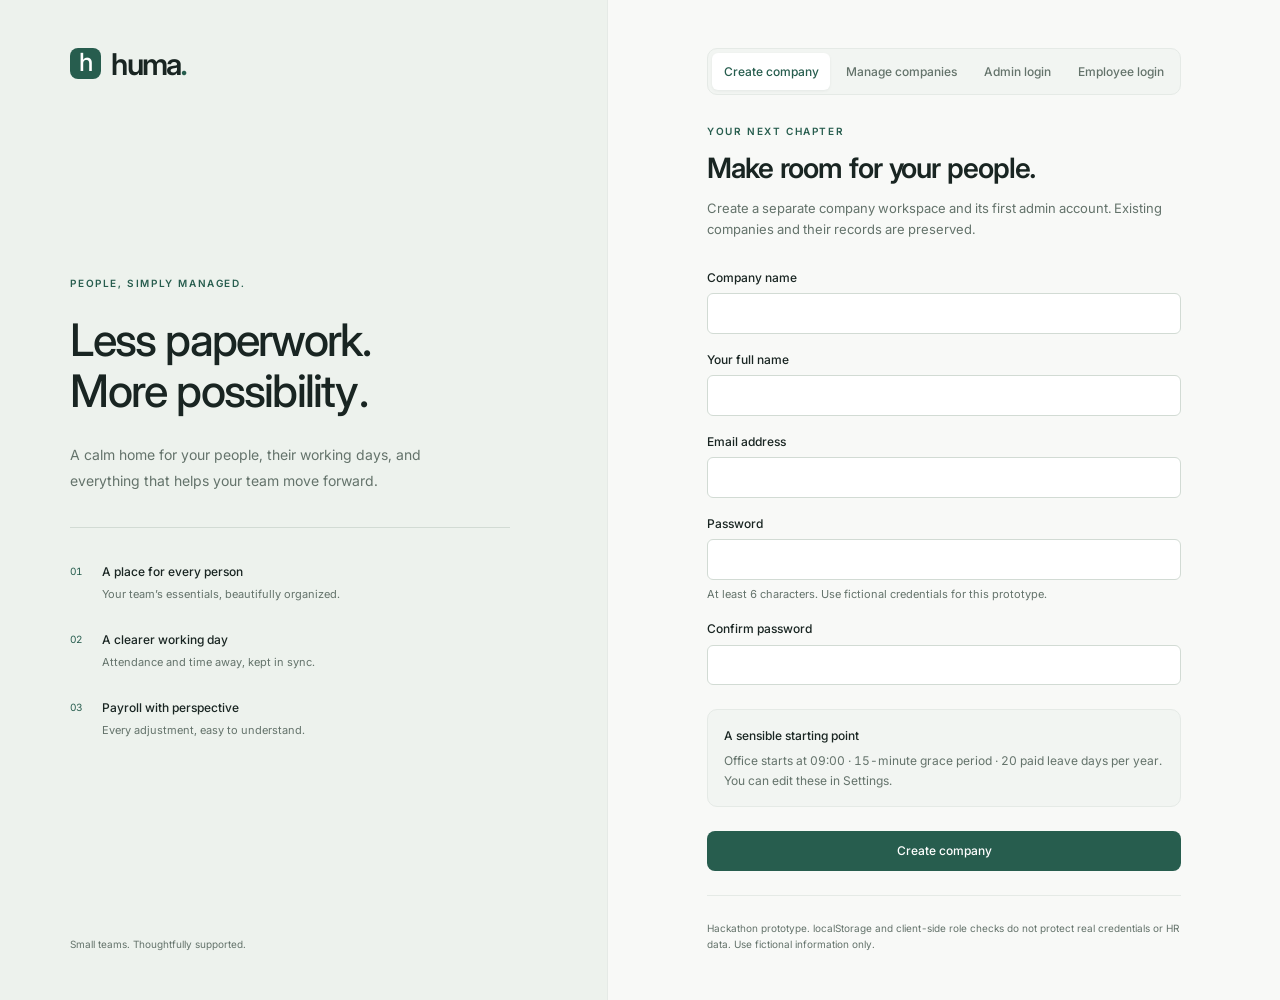
==== index.html @ 226c3835 "Add browser-based HCM Lite application Build a responsive, vanilla JavaScript HCM app with isolated " ====
<!doctype html>
<html lang="en" data-page="index.html">
<head>
  <meta charset="utf-8">
  <meta name="viewport" content="width=device-width, initial-scale=1">
  <meta name="description" content="huma — People, simply managed. A browser-based HCM Lite hackathon application.">
  <meta name="theme-color" content="#275D4E">
  <title>Welcome · huma</title>
  <link rel="icon" href="assets/favicon.svg" type="image/svg+xml">
  <link rel="stylesheet" href="css/style.css">
  <link rel="stylesheet" href="css/responsive.css">
  <script src="js/utils.js"></script>
  <script src="js/storage.js"></script>
  <script src="js/auth.js"></script>
  <script src="js/employees.js" defer></script>
  <script src="js/settings.js" defer></script>
  <script src="js/leaves.js" defer></script>
  <script src="js/attendance.js" defer></script>
  <script src="js/payroll.js" defer></script>
  <script src="js/admin.js" defer></script>
  <script src="js/helper.js" defer></script>
  <script src="js/app.js" defer></script>
</head>
<body class="auth-page">
  <a class="skip-link" href="#auth-content">Skip to main content</a>
  <div class="auth-layout">
    <aside class="auth-story" aria-label="About huma">
      <div data-brand></div>
      <div class="auth-story-content">
        <p class="eyebrow">PEOPLE, SIMPLY MANAGED.</p>
        <h2>Less paperwork.<br>More possibility.</h2>
        <p>A calm home for your people, their working days, and everything that helps your team move forward.</p>
        <div class="story-divider"></div>
        <ul class="story-features">
          <li><span>01</span><div><strong>A place for every person</strong><p>Your team’s essentials, beautifully organized.</p></div></li>
          <li><span>02</span><div><strong>A clearer working day</strong><p>Attendance and time away, kept in sync.</p></div></li>
          <li><span>03</span><div><strong>Payroll with perspective</strong><p>Every adjustment, easy to understand.</p></div></li>
        </ul>
      </div>
      <p class="auth-story-footer">Small teams. Thoughtfully supported.</p>
    </aside>
    <main class="auth-main" id="auth-content" tabindex="-1"></main>
  </div>
  <div class="toast-region" id="toasts" aria-label="Notifications"></div>
  <noscript><p class="notice">Enable JavaScript to create your workspace or sign in.</p></noscript>
</body>
</html>
---- css/style.css ----
@import url('https://fonts.googleapis.com/css2?family=Inter:wght@400;500;600;700&display=swap');

/* huma / Slate & Sage — shared design tokens */
:root {
  color-scheme: light;
  --primary: #275d4e;
  --primary-hover: #204b3f;
  --primary-soft: #eaf3ee;
  --background: #f8f9f7;
  --surface: #ffffff;
  --muted-surface: #f2f5f2;
  --text: #192522;
  --secondary: #64736b;
  --muted: #87938c;
  --border: #e5eae6;
  --border-strong: #d2dbd4;
  --success: #237a57;
  --warning: #a66a19;
  --error: #c44848;
  --info: #4977a8;
  --space-1: 4px;
  --space-2: 8px;
  --space-3: 12px;
  --space-4: 16px;
  --space-5: 24px;
  --space-6: 32px;
  --space-7: 48px;
  --space-8: 64px;
  --radius-sm: 6px;
  --radius: 10px;
  --radius-lg: 12px;
  --radius-xl: 16px;
  --sidebar-width: 232px;
  --font: 'Inter', -apple-system, BlinkMacSystemFont, 'Segoe UI', sans-serif;
  --shadow-dialog: 0 24px 80px rgb(25 37 34 / 14%);
}
* { box-sizing: border-box; }
[hidden] { display: none !important; }
[data-auth="pending"] body { visibility: hidden; }
html { background: var(--background); }
body { margin: 0; color: var(--text); font: 400 14px/1.6 var(--font); font-variant-numeric: tabular-nums; }
h1, h2, h3, p { margin: 0; }
h1 { font-size: clamp(28px, 2.5vw, 32px); font-weight: 600; line-height: 1.25; letter-spacing: -1.1px; }
h2 { font-size: 18px; line-height: 1.4; letter-spacing: -.4px; font-weight: 600; }
h3 { font-size: 14px; line-height: 1.5; font-weight: 600; }
h1, h2, h3 { overflow-wrap: anywhere; }
a { color: var(--primary); text-decoration: none; }
a:hover { text-decoration: underline; }
button, input, select, textarea { font: inherit; }
button { cursor: pointer; }
button:disabled { opacity: .5; cursor: not-allowed; }
svg { width: 19px; height: 19px; display: block; flex-shrink: 0; }
button, a, input, select, textarea { -webkit-tap-highlight-color: transparent; }
:focus-visible { outline: 2px solid var(--primary); outline-offset: 3px; }
input:focus-visible, select:focus-visible, textarea:focus-visible { outline: 3px solid var(--primary-soft); outline-offset: 0; border-color: var(--primary); }
.muted, .page-description { color: var(--secondary); }
.small { font-size: 12px; }
.loading-state { display: grid; gap: 16px; color: var(--secondary); font-size: 12px; }
.skeleton { display: block; background: var(--border); border-radius: var(--radius-sm); }
.skeleton-heading { width: 240px; max-width: 80%; height: 28px; }
.capitalize { text-transform: capitalize; }
.align-right { text-align: right; }
.sr-only { position: absolute; width: 1px; height: 1px; padding: 0; margin: -1px; overflow: hidden; clip: rect(0,0,0,0); white-space: nowrap; border: 0; }
.skip-link { position: fixed; top: -100px; left: 16px; z-index: 200; padding: 12px 16px; background: white; border: 1px solid var(--border); border-radius: var(--radius); }
.skip-link:focus { top: 8px; }
.brand { display: inline-flex; align-items: center; gap: 10px; color: var(--text); font-size: 30px; font-weight: 600; line-height: 1; letter-spacing: -1.8px; }
.brand:hover { text-decoration: none; }
.brand-symbol { display: grid; place-items: center; background: var(--primary); color: white; width: 31px; height: 31px; font-size: 25px; border-radius: 8px; font-weight: 500; padding: 0 2px 3px 0; letter-spacing: -2px; }
.brand-dot { color: var(--primary); }
.sidebar { position: fixed; inset: 0 auto 0 0; width: var(--sidebar-width); z-index: 40; height: 100dvh; padding: 32px 16px 16px; display: flex; flex-direction: column; background: var(--surface); border-right: 1px solid var(--border); }
.sidebar-brand { display: flex; align-items: center; justify-content: space-between; padding: 0 8px; margin-bottom: 48px; }
.nav-label { color: var(--secondary); font-size: 10px; letter-spacing: 1.7px; font-weight: 500; padding: 0 12px; margin-bottom: 12px; }
.nav-list { display: grid; gap: 6px; padding: 0; margin: 0; list-style: none; }
.nav-link { min-height: 42px; display: flex; align-items: center; gap: 12px; padding: 10px 12px; color: var(--secondary); border-radius: var(--radius-sm); font-weight: 500; font-size: 13px; }
.nav-link:hover { text-decoration: none; background: var(--muted-surface); color: var(--text); }
.nav-link[aria-current="page"] { color: var(--primary); background: var(--primary-soft); }
.sidebar-bottom { margin-top: auto; padding-top: 32px; }
.sidebar { overflow-y: auto; }
.account-access { display: grid; gap: 8px; padding-bottom: 20px; }
.account-access .nav-label { padding: 0 4px; margin-bottom: 0; }
.account-access .button { justify-content: start; width: 100%; }
.company-access { border-top: 1px solid var(--border); margin-top: 24px; padding-top: 20px; }
.company-access .nav-label { margin-bottom: 8px; }
.company-list { display: grid; gap: 16px; }
.company-tile { padding: 20px; background: var(--surface); border: 1px solid var(--border); border-radius: var(--radius-lg); min-width: 0; }
.company-tile-heading { display: grid; grid-template-columns: 32px minmax(0, 1fr); align-items: center; gap: 8px 12px; margin-bottom: 12px; }
.company-tile-heading > .badge { grid-column: 2; justify-self: start; }
.company-tile-heading .empty-icon { width: 32px; height: 32px; margin: 0; }
.company-tile h2 { font-size: 16px; min-width: 0; overflow-wrap: anywhere; flex: 1; }
.company-actions { display: flex; flex-wrap: wrap; align-items: center; gap: 12px; margin-top: 16px; }
.company-directory-footer { margin-top: 20px; }
.sidebar-tagline { color: var(--secondary); padding: 16px 8px; font-size: 11px; }
.account { display: flex; align-items: center; gap: 4px; border-top: 1px solid var(--border); padding: 20px 0 12px; }
.account .person { min-width: 0; flex: 1; gap: 8px; }
.account .person-details { min-width: 0; }
.account .person-details strong, .account .person-details span { white-space: nowrap; overflow: hidden; text-overflow: ellipsis; }
.account .person-details span { font-size: 10px; }
.account .person-details strong { font-size: 12px; }
.account .avatar { width: 30px; height: 30px; font-size: 10px; }
.prototype-label { color: var(--secondary); font-size: 10px; padding: 0 8px; }
.workspace { margin-left: var(--sidebar-width); min-height: 100dvh; display: flex; flex-direction: column; min-width: 0; }
.topbar { height: 64px; min-height: 64px; padding: 0 32px; border-bottom: 1px solid var(--border); background: var(--surface); display: flex; justify-content: space-between; gap: 16px; align-items: center; }
.topbar-context, .topbar-right { display: flex; align-items: center; gap: 12px; min-width: 0; }
.topbar-context { color: var(--secondary); font-size: 12px; }
.topbar-context > svg { width: 16px; height: 16px; }
.company-name { max-width: 220px; overflow: hidden; white-space: nowrap; text-overflow: ellipsis; }
.breadcrumb-separator { color: var(--border-strong); }
.breadcrumb-current { color: var(--text); white-space: nowrap; }
.topbar-date { color: var(--secondary); font-size: 12px; white-space: nowrap; }
.main-content { width: 100%; max-width: 1440px; padding: 32px; margin: 0 auto; display: flex; flex-direction: column; gap: 24px; flex: 1; min-width: 0; }
.page-header { display: flex; align-items: center; justify-content: space-between; gap: 24px; padding: 8px 0 4px; }
.page-header > div { min-width: 0; }
.page-description { margin-top: 8px; font-size: 13px; }
.page-footer { display: flex; justify-content: space-between; gap: 16px; padding: 16px 32px 24px; color: var(--secondary); font-size: 10px; }
.button { display: inline-flex; justify-content: center; align-items: center; gap: 8px; min-height: 40px; padding: 8px 14px; border: 1px solid transparent; border-radius: 8px; font-size: 12px; font-weight: 500; line-height: 1.5; flex-shrink: 0; transition: background 120ms, border-color 120ms; }
.button:hover { text-decoration: none; }
.button svg { width: 16px; height: 16px; }
.button-primary { color: white; background: var(--primary); }
.button-primary:hover { background: var(--primary-hover); }
.button-secondary { color: var(--text); background: var(--surface); border-color: var(--border-strong); }
.button-secondary:hover { background: var(--muted-surface); }
.button-danger { color: white; background: #a73737; }
.button-danger:hover { background: #8d2b2b; }
.button-danger-quiet { color: #a73737; background: transparent; }
.button-danger-quiet:hover { background: #fcf0f0; }
.icon-button { border: 0; border-radius: var(--radius-sm); min-width: 36px; height: 36px; display: inline-grid; place-items: center; color: var(--secondary); background: transparent; flex-shrink: 0; }
.icon-button:hover { color: var(--text); background: var(--muted-surface); }
.menu-toggle, .sidebar-close { display: none; }
.text-link { display: inline-flex; gap: 8px; align-items: center; font-size: 12px; font-weight: 500; white-space: nowrap; }
.text-link svg { width: 15px; height: 15px; }
.card { background: var(--surface); border: 1px solid var(--border); border-radius: var(--radius-lg); min-width: 0; overflow: hidden; }
.card-header { display: flex; align-items: center; justify-content: space-between; padding: 20px 24px; gap: 16px; border-bottom: 1px solid var(--border); }
.card-header p { font-size: 12px; margin-top: 4px; }
.card-body { padding: 24px; }
.content-grid { display: grid; grid-template-columns: minmax(0, 1fr) minmax(0, 1.3fr); gap: 24px; align-items: start; }
.metrics-grid { display: grid; grid-template-columns: repeat(5, minmax(0, 1fr)); gap: 16px; }
.metrics-three { grid-template-columns: repeat(3, minmax(0, 1fr)); }
.metric { border: 1px solid var(--border); background: var(--surface); border-radius: var(--radius-lg); padding: 20px; min-width: 0; }
.metric-top { display: flex; align-items: center; justify-content: space-between; gap: 8px; color: var(--secondary); font-size: 11px; }
.metric-top svg { color: var(--secondary); width: 17px; height: 17px; }
.metric-value { font-size: clamp(24px, 2.5vw, 32px); font-weight: 600; line-height: 1.2; letter-spacing: -.9px; margin-top: 16px; overflow-wrap: anywhere; }
.metric p { color: var(--secondary); font-size: 10px; margin-top: 8px; }
.metrics-three .metric-value { font-size: clamp(22px, 2vw, 30px); }
.badge { display: inline-flex; padding: 4px 8px; gap: 4px; align-items: center; line-height: 1.4; border-radius: 5px; background: var(--muted-surface); color: var(--secondary); font-size: 10px; font-weight: 500; white-space: nowrap; }
.badge-present, .badge-approved, .badge-active, .badge-leave { color: var(--primary); background: var(--primary-soft); }
.badge-pending, .badge-late, .badge-half-day { color: #8a5715; background: #faf1e4; }
.badge-absent, .badge-rejected { color: #a73737; background: #fbeeee; }
.badge-scheduled { color: var(--info); background: #eef3f8; }
.table-scroll { max-width: 100%; overflow-x: auto; overscroll-behavior-x: contain; }
table { border-collapse: collapse; text-align: left; width: 100%; font-size: 12px; }
th { background: #fcfdfb; font-size: 10px; color: var(--secondary); font-weight: 500; letter-spacing: .3px; }
th, td { padding: 14px 24px; white-space: nowrap; border-bottom: 1px solid var(--border); vertical-align: middle; }
tbody tr:last-child td { border-bottom: 0; }
tbody tr:hover { background: #fcfdfb; }
td .button { min-height: 32px; padding: 5px 10px; font-size: 11px; }
.person { display: flex; align-items: center; gap: 12px; }
.avatar { width: 34px; height: 34px; background: var(--muted-surface); border: 1px solid var(--border); border-radius: 50%; display: grid; place-items: center; color: var(--primary); font-size: 11px; font-weight: 500; flex-shrink: 0; }
.person-details { display: flex; flex-direction: column; max-width: 240px; }
.person strong { font-size: 12px; font-weight: 500; }
.person span:not(.avatar) { font-size: 11px; color: var(--secondary); }
.reason-cell { max-width: 260px; min-width: 160px; white-space: normal; overflow-wrap: anywhere; display: grid; gap: 4px; }
.row-actions { display: flex; align-items: center; gap: 8px; }
.toolbar { display: flex; align-items: end; gap: 16px; padding: 20px 24px; border-bottom: 1px solid var(--border); flex-wrap: wrap; }
.toolbar .field { margin: 0; min-width: 160px; }
.toolbar .muted { align-self: center; }
.directory-toolbar .field:first-child { flex: 1; max-width: 360px; }
.directory-toolbar .small { margin-left: auto; }
.field { display: flex; flex-direction: column; gap: 6px; min-width: 0; margin-bottom: 20px; }
.field label { font-size: 12px; font-weight: 500; }
input, select, textarea { min-height: 40px; width: 100%; max-width: 100%; border: 1px solid var(--border-strong); border-radius: var(--radius-sm); background: white; padding: 9px 12px; color: var(--text); font-size: 13px; }
input::placeholder, textarea::placeholder { color: var(--secondary); opacity: 1; }
input:disabled, select:disabled, textarea:disabled { background: var(--muted-surface); }
textarea { resize: vertical; min-height: 88px; }
.field-hint { font-size: 11px; color: var(--secondary); }
.form-grid { display: grid; grid-template-columns: repeat(2, minmax(0, 1fr)); gap: 0 20px; }
.form-actions { display: flex; align-items: center; justify-content: end; gap: 12px; padding-top: 24px; margin-top: 8px; border-top: 1px solid var(--border); }
.form-error { padding: 12px; border-radius: var(--radius-sm); color: #9a3030; background: #fbeeee; font-size: 12px; margin: 12px 0; }
.notice { border: 1px solid var(--border); border-radius: var(--radius); background: var(--muted-surface); padding: 16px; font-size: 12px; color: var(--secondary); }
.notice strong { font-weight: 500; color: var(--text); }
.notice p { margin-top: 6px; }
.notice-danger { border-color: #ebc6c6; color: #9a3030; background: #fdf6f6; }
.empty-state { padding: 48px 24px; display: flex; flex-direction: column; align-items: center; text-align: center; }
.empty-icon { display: grid; place-items: center; width: 44px; height: 44px; border: 1px solid var(--border); border-radius: 12px; color: var(--secondary); background: var(--background); margin-bottom: 16px; }
.empty-state h3 { font-size: 15px; margin-bottom: 6px; }
.empty-state p { font-size: 12px; color: var(--secondary); max-width: 340px; }
.empty-state .button { margin-top: 20px; }
.attendance-action { display: flex; justify-content: space-between; align-items: center; gap: 24px; padding: 28px; background: var(--primary-soft); border: 1px solid #d8e6dc; border-radius: var(--radius-lg); }
.attendance-action h2 { font-size: 21px; margin: 8px 0; }
.attendance-action p { font-size: 12px; }
.eyebrow { color: var(--primary); font-size: 10px; font-weight: 600; letter-spacing: 1.6px; }
.activity-strip { display: flex; justify-content: space-between; align-items: center; gap: 32px; padding: 8px 0; }
.activity-strip strong { font-size: 13px; font-weight: 500; }
.activity-strip p { font-size: 12px; margin-top: 4px; }
progress { width: 30%; height: 8px; accent-color: var(--primary); border: 0; border-radius: 8px; overflow: hidden; }
progress::-webkit-progress-bar { background: var(--border); }
progress::-webkit-progress-value { background: var(--primary); }
.settings-form { max-width: 960px; }
.calendar-settings { max-width: 960px; width: 100%; }
.calendar-note { padding-bottom: 0; }
.badge-holiday { color: var(--info); background: #eef3f8; }
.badge-working { color: var(--primary); background: var(--primary-soft); }
.settings-section { display: grid; grid-template-columns: minmax(0, 1fr) minmax(0, 1.3fr); gap: 48px; padding: 24px 0; border-bottom: 1px solid var(--border); }
.settings-section > div > .muted { margin-top: 8px; font-size: 12px; max-width: 300px; }
.settings-section .field { max-width: 440px; }
.settings-section .field:last-child { margin-bottom: 0; }
.dialog { width: min(600px, calc(100% - 32px)); max-height: calc(100dvh - 32px); overflow-y: auto; padding: 24px; border: 1px solid var(--border); border-radius: var(--radius-lg); background: var(--surface); color: var(--text); box-shadow: var(--shadow-dialog); }
.dialog::backdrop { background: rgb(25 37 34 / 35%); }
.dialog-header { display: flex; align-items: start; justify-content: space-between; gap: 16px; margin-bottom: 24px; }
.dialog-header p { font-size: 12px; margin-top: 8px; }
.dialog-header .icon-button { margin: -8px -8px 0 0; }
.request-summary { padding: 16px; background: var(--muted-surface); border-radius: var(--radius); margin-bottom: 24px; overflow-wrap: anywhere; }
.request-summary p { margin-top: 8px; font-size: 12px; }
.toast-region { position: fixed; z-index: 120; top: 16px; right: 16px; display: grid; gap: 8px; max-width: min(430px, calc(100vw - 32px)); }
.toast { display: flex; align-items: center; gap: 12px; padding: 12px 12px 12px 16px; background: var(--surface); color: var(--text); border: 1px solid var(--border-strong); border-radius: var(--radius); box-shadow: 0 4px 24px rgb(25 37 34 / 8%); font-size: 12px; }
.toast > svg { color: var(--success); }
.toast-error > svg { color: var(--error); }
.toast > span { overflow-wrap: anywhere; }
.sidebar-backdrop { position: fixed; inset: 0; z-index: 30; background: rgb(25 37 34 / 35%); }
.payroll-toolbar { padding: 0 0 24px; }
.payroll-toolbar .button { margin-left: auto; }
.payslip-container { min-width: 0; }
.payslip { max-width: 960px; margin: 0 auto; padding: 40px; border: 1px solid var(--border); border-radius: var(--radius-lg); background: var(--surface); }
.payslip-heading { display: flex; justify-content: space-between; gap: 24px; padding-bottom: 28px; border-bottom: 1px solid var(--border); }
.payslip-heading > div { min-width: 0; overflow-wrap: anywhere; }
.payslip-heading p:not(.eyebrow) { color: var(--secondary); font-size: 12px; }
.payslip-heading h2 { margin: 8px 0; }
.payslip-brand { font-size: 32px; color: var(--primary); font-weight: 600; letter-spacing: -2px; margin-bottom: 6px; }
.payslip-identity { display: grid; grid-template-columns: 1.2fr 1.5fr 1fr; gap: 24px; padding: 28px 0; border-bottom: 1px solid var(--border); overflow-wrap: anywhere; }
.payslip-identity h2 { font-size: 16px; margin-top: 8px; }
.payslip-identity p { font-size: 12px; margin-top: 8px; }
.payslip-columns { display: grid; grid-template-columns: minmax(0, 1fr) minmax(0, 1fr); gap: 40px; padding: 28px 0; }
.payslip-columns h3 { margin-bottom: 16px; }
.breakdown { padding: 0; margin: 0; }
.breakdown > div { display: flex; align-items: start; justify-content: space-between; gap: 16px; padding: 12px 0; border-bottom: 1px solid var(--border); font-size: 12px; }
.breakdown dt { color: var(--secondary); }
.breakdown dd { margin: 0; text-align: right; flex-shrink: 0; max-width: 55%; overflow-wrap: anywhere; }
.net-salary { display: flex; flex-wrap: wrap; align-items: center; justify-content: space-between; gap: 16px; padding: 16px; background: var(--primary-soft); color: var(--primary); margin-top: 16px; border-radius: var(--radius-sm); overflow-wrap: anywhere; }
.net-salary strong { font-size: 19px; font-weight: 600; }
.payslip-notes { border-top: 1px solid var(--border); padding-top: 20px; color: var(--secondary); font-size: 10px; }
.payslip-notes strong { color: var(--text); font-weight: 500; font-size: 11px; }
.payslip-notes p { margin-top: 8px; }
.helper-launcher { position: fixed; right: 24px; bottom: 24px; z-index: 50; box-shadow: 0 4px 20px rgb(25 37 34 / 10%); }
.helper-panel { display: flex; flex-direction: column; position: fixed; right: 24px; bottom: 24px; z-index: 50; width: 360px; max-width: calc(100vw - 32px); height: 480px; max-height: calc(100dvh - 32px); background: white; border: 1px solid var(--border-strong); border-radius: var(--radius-lg); box-shadow: var(--shadow-dialog); overflow: hidden; }
.helper-header { display: flex; justify-content: space-between; align-items: center; padding: 16px; border-bottom: 1px solid var(--border); }
.helper-header strong { font-size: 13px; font-weight: 600; display: block; }
.helper-header span { color: var(--secondary); font-size: 10px; }
.helper-messages { overflow-y: auto; padding: 16px; flex: 1; min-height: 0; display: flex; flex-direction: column; align-items: start; gap: 12px; }
.chat-message { padding: 12px; border-radius: 10px; font-size: 12px; max-width: 95%; overflow-wrap: anywhere; white-space: pre-wrap; }
.chat-assistant { background: var(--muted-surface); }
.chat-user { background: var(--primary-soft); color: var(--primary); align-self: end; }
.helper-form { padding: 12px; display: flex; align-items: center; gap: 8px; border-top: 1px solid var(--border); }
.helper-form input { min-width: 0; }
.helper-form button { background: var(--primary); color: white; width: 40px; height: 40px; }
.auth-layout { min-height: 100dvh; display: grid; grid-template-columns: minmax(0, .95fr) minmax(0, 1.05fr); }
.auth-story { background: #edf2ed; display: flex; flex-direction: column; padding: 48px clamp(32px, 5.5vw, 88px); border-right: 1px solid var(--border); }
.auth-story-content { margin: auto 0; padding: 64px 0; max-width: 440px; }
.auth-story h2 { font-size: clamp(32px, 3.5vw, 48px); font-weight: 500; line-height: 1.15; letter-spacing: -1.8px; margin: 24px 0; }
.auth-story-content > p:not(.eyebrow) { color: var(--secondary); font-size: 14px; line-height: 1.9; max-width: 380px; }
.story-divider { height: 1px; background: var(--border-strong); margin: 32px 0; }
.story-features { padding: 0; margin: 0; list-style: none; display: grid; gap: 24px; }
.story-features li { display: flex; gap: 20px; }
.story-features li > span { font-size: 10px; color: var(--primary); padding-top: 3px; }
.story-features strong { font-size: 12px; font-weight: 500; }
.story-features p { color: var(--secondary); font-size: 11px; margin-top: 4px; }
.auth-story-footer { color: var(--secondary); font-size: 10px; }
.auth-main { width: 100%; max-width: 570px; margin: auto; padding: 48px; }
.auth-main h1 { font-size: 28px; margin: 12px 0; }
.auth-description { color: var(--secondary); font-size: 13px; margin-bottom: 28px; }
.auth-access-nav { display: flex; flex-wrap: wrap; gap: 4px; padding: 4px; margin-bottom: 28px; border: 1px solid var(--border); border-radius: var(--radius); background: var(--muted-surface); }
.auth-access-nav a { flex: 1 1 auto; padding: 9px 10px; text-align: center; border-radius: var(--radius-sm); color: var(--secondary); font-size: 12px; font-weight: 500; }
.auth-access-nav a:hover { color: var(--primary); text-decoration: none; }
.auth-access-nav a[aria-current="page"] { color: var(--primary); background: var(--surface); box-shadow: 0 1px 3px rgb(25 37 34 / 6%); }
.auth-login-notice { margin-bottom: 20px; }
.auth-login-notice a { display: block; margin-top: 8px; font-weight: 500; }
.auth-form .field { margin-bottom: 16px; }
.auth-form > .button { width: 100%; margin-top: 24px; }
.auth-form .notice { margin-top: 24px; }
.prototype-notice { font-size: 10px; color: var(--secondary); margin-top: 24px; padding-top: 24px; border-top: 1px solid var(--border); }
@media (prefers-reduced-motion: reduce) { *, *::before, *::after { transition: none !important; animation: none !important; scroll-behavior: auto !important; } }
---- css/responsive.css ----
@media (max-width: 1200px) {
  .metrics-grid:not(.metrics-three) { grid-template-columns: repeat(3, minmax(0, 1fr)); }
  .content-grid { grid-template-columns: minmax(0, 1fr); }
  .topbar-date { display: none; }
  .payslip { padding: 28px; }
  .payslip-columns { gap: 24px; }
  .payslip-identity { grid-template-columns: 1fr 1fr; }
}
@media (max-width: 1024px) {
  .main-content { padding: 24px; }
  .topbar { padding: 0 24px; }
  .settings-section { gap: 24px; }
  .auth-story { padding: 32px; }
  .auth-main { padding: 32px; }
}
@media (max-width: 800px) {
  .sidebar { transform: translateX(-100%); visibility: hidden; width: 260px; max-width: 88vw; }
  .nav-open .sidebar { transform: translateX(0); visibility: visible; }
  .nav-open { overflow: hidden; }
  .nav-open .helper-launcher, .nav-open .helper-panel { visibility: hidden; }
  .menu-toggle, .sidebar-close { display: inline-grid; }
  .workspace { margin-left: 0; }
  .topbar { padding: 0 20px; }
  .main-content { padding: 24px; }
  .page-footer { padding: 16px 24px 80px; }
  .metrics-grid:not(.metrics-three) { grid-template-columns: repeat(3, minmax(0, 1fr)); }
  .topbar-date { display: inline; }
  .auth-layout { grid-template-columns: minmax(0, 1fr); }
  .auth-story { padding: 24px; background: var(--background); border-right: 0; border-bottom: 1px solid var(--border); }
  .auth-story-content, .auth-story-footer { display: none; }
  .auth-main { padding: 32px 24px; max-width: 520px; }
}
@media (max-width: 600px) {
  .main-content { padding: 24px 16px; gap: 20px; }
  .topbar { padding: 0 12px; gap: 8px; }
  .topbar-context { gap: 8px; }
  .topbar-context > svg, .breadcrumb-separator, .breadcrumb-current, .topbar-date { display: none; }
  .company-name { max-width: 170px; }
  .page-header { align-items: start; flex-direction: column; gap: 16px; }
  .page-header h1 { font-size: 28px; }
  .metrics-grid:not(.metrics-three), .metrics-three { grid-template-columns: repeat(2, minmax(0, 1fr)); gap: 12px; }
  .metrics-three .metric:last-child { grid-column: 1 / -1; }
  .metric { padding: 16px; }
  .metric-value, .metrics-three .metric-value { font-size: 27px; }
  .card-header { padding: 16px; align-items: start; flex-wrap: wrap; }
  .card-body, .toolbar { padding: 16px; }
  .toolbar .field { min-width: 0; flex: 1 1 140px; }
  .directory-toolbar .field:first-child { max-width: none; flex-basis: 100%; }
  .toolbar .small { margin-left: 0; }
  .form-grid { grid-template-columns: minmax(0, 1fr); }
  .form-actions { flex-wrap: wrap; }
  th, td { padding: 12px 16px; }
  .attendance-action { align-items: start; flex-direction: column; padding: 24px; }
  .attendance-action .row-actions { width: 100%; }
  .attendance-action .button { flex: 1; }
  .settings-section { grid-template-columns: minmax(0, 1fr); gap: 20px; }
  .settings-section .field { max-width: none; }
  .settings-section .field:last-child { margin-bottom: 0; }
  .activity-strip { flex-direction: column; align-items: stretch; gap: 16px; }
  progress { width: 100%; }
  .page-footer { padding: 8px 16px 80px; flex-direction: column; gap: 4px; }
  .dialog { padding: 20px; }
  .button, input, select { min-height: 44px; }
  .dialog .form-actions .button { flex: 1; }
  .payslip { padding: 20px; }
  .payslip-heading { gap: 16px; }
  .payslip-heading h2 { font-size: 15px; }
  .payslip-identity, .payslip-columns { grid-template-columns: minmax(0, 1fr); gap: 20px; }
  .payslip-identity { padding: 20px 0; }
  .payslip-heading .eyebrow { font-size: 8px; letter-spacing: .6px; }
  .payroll-toolbar { padding: 0 0 20px; }
  .payroll-toolbar .button { margin-left: 0; }
  .helper-panel { right: 16px; bottom: 16px; }
  .helper-launcher { right: 16px; bottom: 16px; }
}
@media (max-width: 360px) {
  .metrics-grid:not(.metrics-three), .metrics-three { grid-template-columns: minmax(0, 1fr); }
  .metrics-three .metric:last-child { grid-column: auto; }
  .company-name { max-width: 128px; }
  .auth-main { padding: 28px 20px; }
  .auth-main h1 { font-size: 26px; }
  .payslip-heading { flex-direction: column; }
  .payslip-heading .align-right { text-align: left; }
}
@media print {
  @page { size: A4; margin: 14mm; }
  html, body { background: white !important; color: black; font-size: 11px; }
  .sidebar, .topbar, .page-header, .page-footer, .helper-panel, .helper-launcher, .toast-region, .sidebar-backdrop, .skip-link, .no-print { display: none !important; }
  .workspace { display: block; margin: 0; min-height: 0; }
  .main-content { padding: 0; display: block; max-width: none; }
  .payslip { border: 0; border-radius: 0; padding: 0; max-width: none; }
  .payslip-heading { flex-direction: row; }
  .payslip-heading .align-right { text-align: right; }
  .payslip-identity { grid-template-columns: 1fr 1.4fr 1fr; }
  .payslip-columns { grid-template-columns: 1fr 1fr; gap: 24px; }
  .payslip-heading, .payslip-identity, .payslip-columns, .payslip-notes { break-inside: avoid; }
  .payslip * { print-color-adjust: exact; -webkit-print-color-adjust: exact; }
}
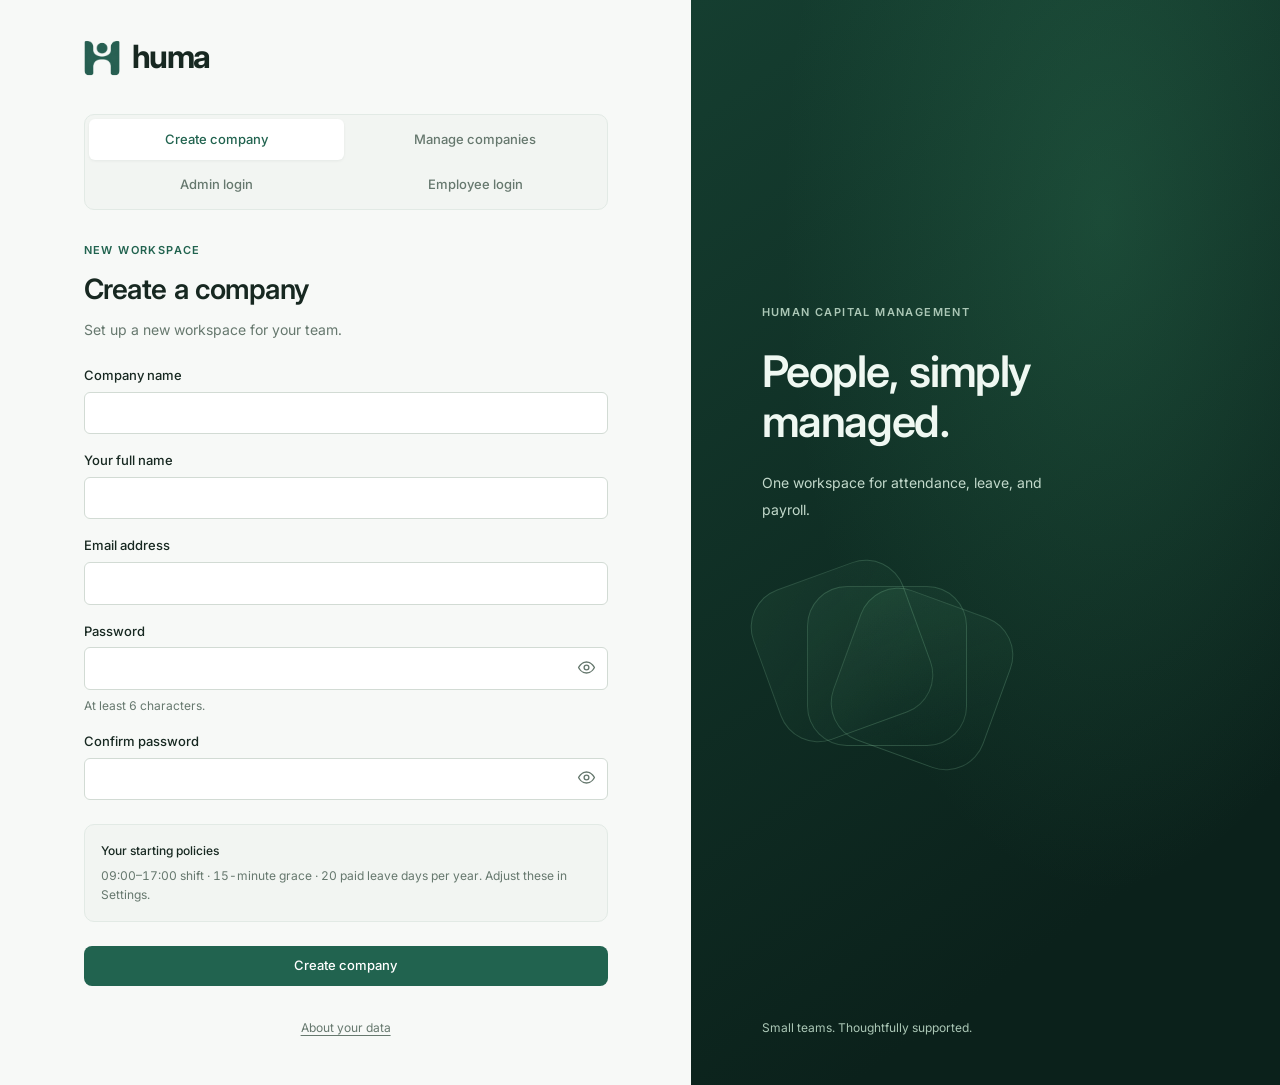
==== commit c1ea8cad: "Done" ====
--- a/index.html
+++ b/index.html
@@ -3,10 +3,10 @@
 <head>
   <meta charset="utf-8">
   <meta name="viewport" content="width=device-width, initial-scale=1">
-  <meta name="description" content="huma — People, simply managed. A browser-based HCM Lite hackathon application.">
+  <meta name="description" content="Huma — People, simply managed. Your workspace for attendance, leave, and payroll.">
   <meta name="theme-color" content="#275D4E">
-  <title>Welcome · huma</title>
-  <link rel="icon" href="assets/favicon.svg" type="image/svg+xml">
+  <title>Welcome · Huma</title>
+  <link rel="icon" href="assets/huma-logo.svg" type="image/svg+xml">
   <link rel="stylesheet" href="css/style.css">
   <link rel="stylesheet" href="css/responsive.css">
   <script src="js/utils.js"></script>
@@ -19,27 +19,22 @@
   <script src="js/payroll.js" defer></script>
   <script src="js/admin.js" defer></script>
   <script src="js/helper.js" defer></script>
+  <script src="js/select-control.js" defer></script>
   <script src="js/app.js" defer></script>
 </head>
 <body class="auth-page">
   <a class="skip-link" href="#auth-content">Skip to main content</a>
   <div class="auth-layout">
     <aside class="auth-story" aria-label="About huma">
-      <div data-brand></div>
       <div class="auth-story-content">
-        <p class="eyebrow">PEOPLE, SIMPLY MANAGED.</p>
-        <h2>Less paperwork.<br>More possibility.</h2>
-        <p>A calm home for your people, their working days, and everything that helps your team move forward.</p>
-        <div class="story-divider"></div>
-        <ul class="story-features">
-          <li><span>01</span><div><strong>A place for every person</strong><p>Your team’s essentials, beautifully organized.</p></div></li>
-          <li><span>02</span><div><strong>A clearer working day</strong><p>Attendance and time away, kept in sync.</p></div></li>
-          <li><span>03</span><div><strong>Payroll with perspective</strong><p>Every adjustment, easy to understand.</p></div></li>
-        </ul>
+        <p class="eyebrow">HUMAN CAPITAL MANAGEMENT</p>
+        <h2>People, simply<br>managed.</h2>
+        <p>One workspace for attendance, leave, and payroll.</p>
+        <div class="auth-orbit" aria-hidden="true"><span></span><span></span><span></span></div>
       </div>
       <p class="auth-story-footer">Small teams. Thoughtfully supported.</p>
     </aside>
-    <main class="auth-main" id="auth-content" tabindex="-1"></main>
+    <main class="auth-main" id="auth-content" tabindex="-1"><div data-brand></div></main>
   </div>
   <div class="toast-region" id="toasts" aria-label="Notifications"></div>
   <noscript><p class="notice">Enable JavaScript to create your workspace or sign in.</p></noscript>
--- a/css/style.css
+++ b/css/style.css
@@ -3,21 +3,38 @@
 /* huma / Slate & Sage — shared design tokens */
 :root {
   color-scheme: light;
-  --primary: #275d4e;
+  --primary: #21634f;
   --primary-hover: #204b3f;
   --primary-soft: #eaf3ee;
-  --background: #f8f9f7;
+  --background: #f7f9f7;
   --surface: #ffffff;
   --muted-surface: #f2f5f2;
-  --text: #192522;
-  --secondary: #64736b;
+  --text: #172821;
+  --secondary: #66786e;
   --muted: #87938c;
-  --border: #e5eae6;
+  --border: #e2eae5;
+  --sidebar-base: #0b211b;
+  --sidebar-text: #f3f8f5;
+  --sidebar-muted: #abc3b7;
+  --sidebar-line: rgb(255 255 255 / 10%);
+  --motion: 180ms;
   --border-strong: #d2dbd4;
   --success: #237a57;
   --warning: #a66a19;
   --error: #c44848;
   --info: #4977a8;
+  --error-text: #aa3939;
+  --info-text: #3d658e;
+  --success-soft: #eaf3ee;
+  --warning-soft: #fbf3e8;
+  --error-soft: #fbefef;
+  --info-soft: #eef3f8;
+  --text-page: 32px;
+  --text-section: 20px;
+  --text-body: 14px;
+  --text-label: 13px;
+  --text-meta: 12px;
+  --text-metric: 36px;
   --space-1: 4px;
   --space-2: 8px;
   --space-3: 12px;
@@ -38,10 +55,10 @@
 [hidden] { display: none !important; }
 [data-auth="pending"] body { visibility: hidden; }
 html { background: var(--background); }
-body { margin: 0; color: var(--text); font: 400 14px/1.6 var(--font); font-variant-numeric: tabular-nums; }
+body { margin: 0; color: var(--text); font: 400 var(--text-body)/1.6 var(--font); font-variant-numeric: tabular-nums; -webkit-font-smoothing: antialiased; }
 h1, h2, h3, p { margin: 0; }
-h1 { font-size: clamp(28px, 2.5vw, 32px); font-weight: 600; line-height: 1.25; letter-spacing: -1.1px; }
-h2 { font-size: 18px; line-height: 1.4; letter-spacing: -.4px; font-weight: 600; }
+h1 { font-size: clamp(28px, 2.5vw, var(--text-page)); font-weight: 600; line-height: 1.25; letter-spacing: -1px; }
+h2 { font-size: var(--text-section); line-height: 1.4; letter-spacing: -.5px; font-weight: 600; }
 h3 { font-size: 14px; line-height: 1.5; font-weight: 600; }
 h1, h2, h3 { overflow-wrap: anywhere; }
 a { color: var(--primary); text-decoration: none; }
@@ -54,7 +71,7 @@
 :focus-visible { outline: 2px solid var(--primary); outline-offset: 3px; }
 input:focus-visible, select:focus-visible, textarea:focus-visible { outline: 3px solid var(--primary-soft); outline-offset: 0; border-color: var(--primary); }
 .muted, .page-description { color: var(--secondary); }
-.small { font-size: 12px; }
+.small { font-size: var(--text-meta); }
 .loading-state { display: grid; gap: 16px; color: var(--secondary); font-size: 12px; }
 .skeleton { display: block; background: var(--border); border-radius: var(--radius-sm); }
 .skeleton-heading { width: 240px; max-width: 80%; height: 28px; }
@@ -63,45 +80,101 @@
 .sr-only { position: absolute; width: 1px; height: 1px; padding: 0; margin: -1px; overflow: hidden; clip: rect(0,0,0,0); white-space: nowrap; border: 0; }
 .skip-link { position: fixed; top: -100px; left: 16px; z-index: 200; padding: 12px 16px; background: white; border: 1px solid var(--border); border-radius: var(--radius); }
 .skip-link:focus { top: 8px; }
-.brand { display: inline-flex; align-items: center; gap: 10px; color: var(--text); font-size: 30px; font-weight: 600; line-height: 1; letter-spacing: -1.8px; }
+.brand { display: inline-flex; align-items: center; gap: 12px; color: var(--text); font-size: 32px; font-weight: 700; line-height: 1; letter-spacing: -1.5px; }
 .brand:hover { text-decoration: none; }
-.brand-symbol { display: grid; place-items: center; background: var(--primary); color: white; width: 31px; height: 31px; font-size: 25px; border-radius: 8px; font-weight: 500; padding: 0 2px 3px 0; letter-spacing: -2px; }
-.brand-dot { color: var(--primary); }
-.sidebar { position: fixed; inset: 0 auto 0 0; width: var(--sidebar-width); z-index: 40; height: 100dvh; padding: 32px 16px 16px; display: flex; flex-direction: column; background: var(--surface); border-right: 1px solid var(--border); }
-.sidebar-brand { display: flex; align-items: center; justify-content: space-between; padding: 0 8px; margin-bottom: 48px; }
-.nav-label { color: var(--secondary); font-size: 10px; letter-spacing: 1.7px; font-weight: 500; padding: 0 12px; margin-bottom: 12px; }
-.nav-list { display: grid; gap: 6px; padding: 0; margin: 0; list-style: none; }
-.nav-link { min-height: 42px; display: flex; align-items: center; gap: 12px; padding: 10px 12px; color: var(--secondary); border-radius: var(--radius-sm); font-weight: 500; font-size: 13px; }
+.brand-mark { display: block; width: 36px; height: 36px; object-fit: contain; flex: 0 0 auto; }
+.brand-wordmark { display: block; padding-bottom: 2px; }
+.sidebar { position: fixed; inset: 0 auto 0 0; width: var(--sidebar-width); z-index: 40; height: 100dvh; padding: 24px 16px 16px; display: flex; flex-direction: column; background: var(--surface); border-right: 1px solid var(--border); }
+.sidebar-brand { display: flex; align-items: center; justify-content: space-between; padding: 0 8px; margin-bottom: 24px; }
+.nav-label { color: var(--secondary); font-size: 11px; letter-spacing: 1.4px; font-weight: 500; padding: 0 12px; margin-bottom: 12px; }
+.nav-list { display: grid; gap: 4px; padding: 0; margin: 0; list-style: none; }
+.nav-link { min-height: 44px; display: flex; align-items: center; gap: 12px; padding: 10px 12px; color: var(--secondary); border-radius: var(--radius-sm); font-weight: 500; font-size: var(--text-label); transition: background 120ms, color 120ms; }
 .nav-link:hover { text-decoration: none; background: var(--muted-surface); color: var(--text); }
 .nav-link[aria-current="page"] { color: var(--primary); background: var(--primary-soft); }
-.sidebar-bottom { margin-top: auto; padding-top: 32px; }
+.sidebar-bottom { margin-top: auto; padding-top: 16px; }
 .sidebar { overflow-y: auto; }
-.account-access { display: grid; gap: 8px; padding-bottom: 20px; }
-.account-access .nav-label { padding: 0 4px; margin-bottom: 0; }
-.account-access .button { justify-content: start; width: 100%; }
-.company-access { border-top: 1px solid var(--border); margin-top: 24px; padding-top: 20px; }
+.company-access { border-top: 1px solid var(--border); margin-top: 16px; padding-top: 16px; }
+.company-access .nav-link { min-height: 40px; padding-block: 8px; }
 .company-access .nav-label { margin-bottom: 8px; }
 .company-list { display: grid; gap: 16px; }
-.company-tile { padding: 20px; background: var(--surface); border: 1px solid var(--border); border-radius: var(--radius-lg); min-width: 0; }
+.company-tile { padding: 24px; background: var(--surface); border: 1px solid var(--border); border-radius: var(--radius-lg); min-width: 0; }
 .company-tile-heading { display: grid; grid-template-columns: 32px minmax(0, 1fr); align-items: center; gap: 8px 12px; margin-bottom: 12px; }
 .company-tile-heading > .badge { grid-column: 2; justify-self: start; }
 .company-tile-heading .empty-icon { width: 32px; height: 32px; margin: 0; }
-.company-tile h2 { font-size: 16px; min-width: 0; overflow-wrap: anywhere; flex: 1; }
+.company-tile h2 { font-size: 18px; min-width: 0; overflow-wrap: anywhere; flex: 1; }
 .company-actions { display: flex; flex-wrap: wrap; align-items: center; gap: 12px; margin-top: 16px; }
 .company-directory-footer { margin-top: 20px; }
 .sidebar-tagline { color: var(--secondary); padding: 16px 8px; font-size: 11px; }
-.account { display: flex; align-items: center; gap: 4px; border-top: 1px solid var(--border); padding: 20px 0 12px; }
-.account .person { min-width: 0; flex: 1; gap: 8px; }
-.account .person-details { min-width: 0; }
-.account .person-details strong, .account .person-details span { white-space: nowrap; overflow: hidden; text-overflow: ellipsis; }
-.account .person-details span { font-size: 10px; }
-.account .person-details strong { font-size: 12px; }
-.account .avatar { width: 30px; height: 30px; font-size: 10px; }
-.prototype-label { color: var(--secondary); font-size: 10px; padding: 0 8px; }
+.profile-control { position: relative; border-top: 1px solid var(--border); padding-top: 12px; }
+.profile-trigger { display: flex; align-items: center; gap: 8px; width: 100%; padding: 8px 4px; border: 0; border-radius: 8px; background: transparent; text-align: left; color: var(--text); }
+.profile-trigger:hover, .profile-open .profile-trigger { background: var(--muted-surface); }
+.profile-trigger .person { min-width: 0; flex: 1; gap: 8px; }
+.profile-trigger .person-details { min-width: 0; }
+.profile-trigger .person-details strong, .profile-trigger .person-details span { display: block; white-space: nowrap; overflow: hidden; text-overflow: ellipsis; }
+.profile-trigger .person-details strong { font-size: 13px; }
+.profile-trigger .person-details span { font-size: 12px; }
+.profile-trigger .avatar { width: 32px; height: 32px; font-size: 11px; }
+.profile-trigger > svg { width: 16px; height: 16px; color: var(--secondary); }
+.profile-menu { position: absolute; inset: auto 0 calc(100% + 8px); z-index: 60; padding: 6px; background: var(--surface); border: 1px solid var(--border); border-radius: 12px; box-shadow: 0 8px 24px rgb(25 37 34 / 10%); opacity: 0; visibility: hidden; pointer-events: none; transform: translateY(6px); transition: opacity 180ms, transform 180ms, visibility 180ms; }
+.profile-menu::after { content: ''; position: absolute; left: 0; right: 0; bottom: -12px; height: 12px; }
+.profile-open .profile-menu { opacity: 1; visibility: visible; pointer-events: auto; transform: translateY(0); }
+.profile-option { width: 100%; min-height: 40px; display: flex; align-items: center; gap: 12px; padding: 10px; border: 0; border-radius: 7px; background: transparent; color: var(--text); text-align: left; font-size: 13px; }
+.profile-option:hover, .profile-option:focus-visible { background: var(--primary-soft); color: var(--primary); }
+.profile-option svg { width: 17px; height: 17px; color: var(--secondary); }
+.profile-logout { color: var(--error-text); }
+.profile-divider { height: 1px; margin: 6px 4px; background: var(--border); }
+.sidebar { background: radial-gradient(ellipse at 50% 0%, rgb(57 183 122 / 12%), transparent 48%), linear-gradient(175deg, #12382d 0%, var(--sidebar-base) 70%, #081a15 100%); color: var(--sidebar-text); border-right-color: var(--sidebar-line); }
+.sidebar .brand { color: var(--sidebar-text); }
+.sidebar .brand-mark { filter: brightness(0) invert(1); opacity: .96; }
+.sidebar .nav-label { color: var(--sidebar-muted); font-size: 10px; letter-spacing: 1.5px; }
+.sidebar .nav-link { color: var(--sidebar-muted); border-radius: 8px; transition: background var(--motion), color var(--motion); }
+.sidebar .nav-link:hover { background: rgb(255 255 255 / 6%); color: var(--sidebar-text); }
+.sidebar .nav-link[aria-current="page"] { background: rgb(110 210 155 / 13%); color: #e1ffed; box-shadow: inset 2px 0 #74c999; }
+.sidebar .company-access, .sidebar .profile-control { border-color: var(--sidebar-line); }
+.sidebar .profile-trigger { color: var(--sidebar-text); }
+.sidebar .profile-trigger .person-details strong { color: var(--sidebar-text); }
+.sidebar .profile-trigger .person-details span, .sidebar .profile-trigger > svg { color: var(--sidebar-muted); }
+.sidebar .profile-trigger .avatar { background: #244c3e; border-color: #416352; color: #e4f5eb; }
+.sidebar .profile-trigger:hover, .sidebar .profile-open .profile-trigger { background: rgb(255 255 255 / 6%); }
+.sidebar .sidebar-close { color: var(--sidebar-text); }
+.password-input { position: relative; }
+.select-control { position: relative; min-width: 0; }
+.select-native { position: absolute !important; width: 1px !important; height: 1px !important; min-height: 0 !important; padding: 0 !important; margin: -1px; overflow: hidden; clip: rect(0, 0, 0, 0); clip-path: inset(50%); white-space: nowrap; }
+.select-trigger { width: 100%; min-height: 42px; display: flex; align-items: center; justify-content: space-between; gap: 12px; padding: 10px 12px; border: 1px solid var(--border-strong); border-radius: 8px; color: var(--text); background: var(--surface); font: inherit; font-size: 14px; text-align: left; cursor: pointer; transition: border-color 160ms, box-shadow 160ms, background 160ms; }
+.select-trigger:hover { border-color: #9aafa1; background: #fcfdfc; }
+.select-trigger[aria-expanded="true"], .select-trigger:focus-visible { border-color: var(--primary); box-shadow: 0 0 0 3px rgb(33 99 79 / 9%); }
+.select-trigger[aria-invalid="true"] { border-color: var(--error); }
+.select-trigger.is-placeholder { color: var(--secondary); }
+.select-trigger > svg { width: 15px; height: 15px; color: var(--secondary); }
+.select-trigger:disabled { background: var(--muted-surface); cursor: not-allowed; opacity: .6; }
+.select-value { min-width: 0; overflow: hidden; text-overflow: ellipsis; white-space: nowrap; }
+.select-popup { position: fixed; inset: auto; margin: 0; padding: 6px; overflow-y: auto; overscroll-behavior: contain; background: var(--surface); border: 1px solid var(--border); border-radius: 10px; box-shadow: 0 8px 28px rgb(23 40 33 / 13%); z-index: 200; color: var(--text); font: 400 14px/1.5 var(--font); }
+.select-popup::backdrop { background: transparent; }
+.select-option { display: flex; align-items: center; justify-content: space-between; gap: 12px; min-height: 40px; padding: 9px 12px; border-radius: 6px; cursor: pointer; }
+.select-option > span { min-width: 0; overflow-wrap: anywhere; }
+.select-option > svg { width: 16px; height: 16px; color: var(--primary); }
+.select-option[aria-selected="true"] { background: var(--primary-soft); color: var(--primary); font-weight: 500; }
+.select-option.is-active { background: #f0f5f1; box-shadow: inset 0 0 0 1px #d9e8df; }
+.select-error { font-size: 12px; color: var(--error); }
+.department-add-button { align-self: start; padding: 4px 0; min-height: 30px; border: 0; background: transparent; color: var(--primary); font-size: 12px; margin-top: 4px; }
+.department-editor { margin-top: 8px; padding: 16px; border: 1px solid var(--border); background: var(--muted-surface); border-radius: 10px; }
+.department-editor .field { margin-bottom: 12px; }
+.department-error { color: var(--error-text); font-size: 12px; margin-bottom: 12px; }
+.department-editor-actions { display: flex; gap: 8px; }
+.department-editor-actions .button { padding: 7px 12px; min-height: 36px; font-size: 12px; }
+.password-input input { padding-right: 48px; }
+.password-toggle { position: absolute; top: 2px; right: 2px; width: 38px; height: 36px; }
+.mobile-bottom-nav { display: none; }
+.mobile-sheet-options { display: grid; gap: 8px; }
+.mobile-sheet-options > a, .mobile-sheet-options > button { width: 100%; justify-content: start; min-height: 48px; padding: 12px; border: 0; border-radius: 8px; font-size: 14px; }
+.mobile-sheet-options > a:hover { background: var(--primary-soft); }
+.mobile-sheet-options .person { padding: 8px 12px 16px; }
+.mobile-more-sheet { position: fixed; inset: auto 0 0; margin: 0 auto; width: min(520px, 100%); max-height: 85dvh; border-radius: 16px 16px 0 0; padding-bottom: max(24px, env(safe-area-inset-bottom)); }
+.mobile-sheet-open { overflow: hidden; }
 .workspace { margin-left: var(--sidebar-width); min-height: 100dvh; display: flex; flex-direction: column; min-width: 0; }
 .topbar { height: 64px; min-height: 64px; padding: 0 32px; border-bottom: 1px solid var(--border); background: var(--surface); display: flex; justify-content: space-between; gap: 16px; align-items: center; }
 .topbar-context, .topbar-right { display: flex; align-items: center; gap: 12px; min-width: 0; }
-.topbar-context { color: var(--secondary); font-size: 12px; }
+.topbar-context { color: var(--secondary); font-size: var(--text-label); }
 .topbar-context > svg { width: 16px; height: 16px; }
 .company-name { max-width: 220px; overflow: hidden; white-space: nowrap; text-overflow: ellipsis; }
 .breadcrumb-separator { color: var(--border-strong); }
@@ -110,54 +183,57 @@
 .main-content { width: 100%; max-width: 1440px; padding: 32px; margin: 0 auto; display: flex; flex-direction: column; gap: 24px; flex: 1; min-width: 0; }
 .page-header { display: flex; align-items: center; justify-content: space-between; gap: 24px; padding: 8px 0 4px; }
 .page-header > div { min-width: 0; }
-.page-description { margin-top: 8px; font-size: 13px; }
-.page-footer { display: flex; justify-content: space-between; gap: 16px; padding: 16px 32px 24px; color: var(--secondary); font-size: 10px; }
-.button { display: inline-flex; justify-content: center; align-items: center; gap: 8px; min-height: 40px; padding: 8px 14px; border: 1px solid transparent; border-radius: 8px; font-size: 12px; font-weight: 500; line-height: 1.5; flex-shrink: 0; transition: background 120ms, border-color 120ms; }
+.page-description { margin-top: 8px; font-size: var(--text-body); max-width: 640px; }
+.page-footer { display: flex; justify-content: space-between; gap: 16px; padding: 16px 32px 24px; color: var(--secondary); font-size: 11px; }
+.button { display: inline-flex; justify-content: center; align-items: center; gap: 8px; min-height: 40px; padding: 8px 16px; border: 1px solid transparent; border-radius: 8px; font-size: var(--text-label); font-weight: 500; line-height: 1.5; flex-shrink: 0; transition: background 120ms, border-color 120ms, color 120ms; }
 .button:hover { text-decoration: none; }
 .button svg { width: 16px; height: 16px; }
 .button-primary { color: white; background: var(--primary); }
 .button-primary:hover { background: var(--primary-hover); }
 .button-secondary { color: var(--text); background: var(--surface); border-color: var(--border-strong); }
 .button-secondary:hover { background: var(--muted-surface); }
-.button-danger { color: white; background: #a73737; }
+.button-danger { color: white; background: var(--error); }
 .button-danger:hover { background: #8d2b2b; }
-.button-danger-quiet { color: #a73737; background: transparent; }
-.button-danger-quiet:hover { background: #fcf0f0; }
+.button-danger-quiet { color: var(--error-text); background: transparent; }
+.button-danger-quiet:hover { background: var(--error-soft); }
 .icon-button { border: 0; border-radius: var(--radius-sm); min-width: 36px; height: 36px; display: inline-grid; place-items: center; color: var(--secondary); background: transparent; flex-shrink: 0; }
 .icon-button:hover { color: var(--text); background: var(--muted-surface); }
 .menu-toggle, .sidebar-close { display: none; }
-.text-link { display: inline-flex; gap: 8px; align-items: center; font-size: 12px; font-weight: 500; white-space: nowrap; }
+.text-link { display: inline-flex; gap: 8px; align-items: center; font-size: var(--text-label); font-weight: 500; white-space: nowrap; }
 .text-link svg { width: 15px; height: 15px; }
 .card { background: var(--surface); border: 1px solid var(--border); border-radius: var(--radius-lg); min-width: 0; overflow: hidden; }
-.card-header { display: flex; align-items: center; justify-content: space-between; padding: 20px 24px; gap: 16px; border-bottom: 1px solid var(--border); }
-.card-header p { font-size: 12px; margin-top: 4px; }
+.card-header { display: flex; align-items: center; justify-content: space-between; padding: 24px; gap: 16px; border-bottom: 1px solid var(--border); }
+.card-header p { font-size: var(--text-meta); margin-top: 4px; }
 .card-body { padding: 24px; }
 .content-grid { display: grid; grid-template-columns: minmax(0, 1fr) minmax(0, 1.3fr); gap: 24px; align-items: start; }
 .metrics-grid { display: grid; grid-template-columns: repeat(5, minmax(0, 1fr)); gap: 16px; }
 .metrics-three { grid-template-columns: repeat(3, minmax(0, 1fr)); }
-.metric { border: 1px solid var(--border); background: var(--surface); border-radius: var(--radius-lg); padding: 20px; min-width: 0; }
-.metric-top { display: flex; align-items: center; justify-content: space-between; gap: 8px; color: var(--secondary); font-size: 11px; }
-.metric-top svg { color: var(--secondary); width: 17px; height: 17px; }
-.metric-value { font-size: clamp(24px, 2.5vw, 32px); font-weight: 600; line-height: 1.2; letter-spacing: -.9px; margin-top: 16px; overflow-wrap: anywhere; }
-.metric p { color: var(--secondary); font-size: 10px; margin-top: 8px; }
-.metrics-three .metric-value { font-size: clamp(22px, 2vw, 30px); }
-.badge { display: inline-flex; padding: 4px 8px; gap: 4px; align-items: center; line-height: 1.4; border-radius: 5px; background: var(--muted-surface); color: var(--secondary); font-size: 10px; font-weight: 500; white-space: nowrap; }
+.metric { border: 1px solid var(--border); background: var(--surface); border-radius: var(--radius-lg); padding: 24px; min-width: 0; }
+.metric-top { display: flex; align-items: center; justify-content: space-between; gap: 8px; color: var(--secondary); font-size: var(--text-meta); font-weight: 500; }
+.metric-top svg { color: var(--primary); width: 18px; height: 18px; }
+.metric-value { font-size: clamp(30px, 2.5vw, var(--text-metric)); font-weight: 600; line-height: 1.2; letter-spacing: -1px; margin-top: 16px; overflow-wrap: anywhere; }
+.metric p { color: var(--secondary); font-size: var(--text-meta); line-height: 1.5; margin-top: 8px; }
+.metrics-three .metric-value { font-size: clamp(28px, 2.5vw, var(--text-metric)); }
+.badge { display: inline-flex; padding: 4px 10px; gap: 6px; align-items: center; line-height: 1.4; border: 1px solid transparent; border-radius: 999px; background: var(--muted-surface); color: var(--secondary); font-size: var(--text-meta); font-weight: 500; white-space: nowrap; }
+.badge-present::before, .badge-approved::before, .badge-active::before, .badge-leave::before, .badge-pending::before, .badge-late::before, .badge-half-day::before, .badge-absent::before, .badge-rejected::before, .badge-holiday::before, .badge-working::before { content: ''; width: 6px; height: 6px; flex: 0 0 6px; border-radius: 50%; background: currentColor; }
 .badge-present, .badge-approved, .badge-active, .badge-leave { color: var(--primary); background: var(--primary-soft); }
-.badge-pending, .badge-late, .badge-half-day { color: #8a5715; background: #faf1e4; }
-.badge-absent, .badge-rejected { color: #a73737; background: #fbeeee; }
-.badge-scheduled { color: var(--info); background: #eef3f8; }
+.badge-pending, .badge-late, .badge-half-day { color: #8a5715; background: var(--warning-soft); }
+.badge-absent, .badge-rejected { color: var(--error-text); background: var(--error-soft); }
+.badge-scheduled { color: var(--info-text); background: var(--info-soft); }
 .table-scroll { max-width: 100%; overflow-x: auto; overscroll-behavior-x: contain; }
-table { border-collapse: collapse; text-align: left; width: 100%; font-size: 12px; }
-th { background: #fcfdfb; font-size: 10px; color: var(--secondary); font-weight: 500; letter-spacing: .3px; }
-th, td { padding: 14px 24px; white-space: nowrap; border-bottom: 1px solid var(--border); vertical-align: middle; }
+table { border-collapse: collapse; text-align: left; width: 100%; font-size: var(--text-body); }
+th { background: var(--muted-surface); font-size: var(--text-meta); color: var(--secondary); font-weight: 500; letter-spacing: .1px; padding: 12px 24px; }
+th, td { white-space: nowrap; border-bottom: 1px solid var(--border); vertical-align: middle; }
+td { padding: 8px 24px; }
+tbody tr { height: 52px; }
 tbody tr:last-child td { border-bottom: 0; }
-tbody tr:hover { background: #fcfdfb; }
-td .button { min-height: 32px; padding: 5px 10px; font-size: 11px; }
+tbody tr:hover { background: var(--background); }
+td .button { min-height: 32px; padding: 5px 10px; font-size: var(--text-meta); }
 .person { display: flex; align-items: center; gap: 12px; }
-.avatar { width: 34px; height: 34px; background: var(--muted-surface); border: 1px solid var(--border); border-radius: 50%; display: grid; place-items: center; color: var(--primary); font-size: 11px; font-weight: 500; flex-shrink: 0; }
+.avatar { width: 34px; height: 34px; background: var(--primary-soft); border: 1px solid var(--border); border-radius: 50%; display: grid; place-items: center; color: var(--primary); font-size: var(--text-meta); font-weight: 500; flex-shrink: 0; }
 .person-details { display: flex; flex-direction: column; max-width: 240px; }
-.person strong { font-size: 12px; font-weight: 500; }
-.person span:not(.avatar) { font-size: 11px; color: var(--secondary); }
+.person strong { font-size: var(--text-body); font-weight: 500; line-height: 1.4; }
+.person span:not(.avatar) { font-size: var(--text-meta); color: var(--secondary); line-height: 1.4; }
 .reason-cell { max-width: 260px; min-width: 160px; white-space: normal; overflow-wrap: anywhere; display: grid; gap: 4px; }
 .row-actions { display: flex; align-items: center; gap: 8px; }
 .toolbar { display: flex; align-items: end; gap: 16px; padding: 20px 24px; border-bottom: 1px solid var(--border); flex-wrap: wrap; }
@@ -166,47 +242,118 @@
 .directory-toolbar .field:first-child { flex: 1; max-width: 360px; }
 .directory-toolbar .small { margin-left: auto; }
 .field { display: flex; flex-direction: column; gap: 6px; min-width: 0; margin-bottom: 20px; }
-.field label { font-size: 12px; font-weight: 500; }
-input, select, textarea { min-height: 40px; width: 100%; max-width: 100%; border: 1px solid var(--border-strong); border-radius: var(--radius-sm); background: white; padding: 9px 12px; color: var(--text); font-size: 13px; }
+.field label { font-size: var(--text-label); font-weight: 500; }
+input, select, textarea { min-height: 40px; width: 100%; max-width: 100%; border: 1px solid var(--border-strong); border-radius: var(--radius-sm); background: var(--surface); padding: 9px 12px; color: var(--text); font-size: var(--text-body); transition: border-color 120ms, box-shadow 120ms; }
 input::placeholder, textarea::placeholder { color: var(--secondary); opacity: 1; }
 input:disabled, select:disabled, textarea:disabled { background: var(--muted-surface); }
 textarea { resize: vertical; min-height: 88px; }
-.field-hint { font-size: 11px; color: var(--secondary); }
+.field-hint { font-size: var(--text-meta); color: var(--secondary); line-height: 1.6; }
 .form-grid { display: grid; grid-template-columns: repeat(2, minmax(0, 1fr)); gap: 0 20px; }
 .form-actions { display: flex; align-items: center; justify-content: end; gap: 12px; padding-top: 24px; margin-top: 8px; border-top: 1px solid var(--border); }
-.form-error { padding: 12px; border-radius: var(--radius-sm); color: #9a3030; background: #fbeeee; font-size: 12px; margin: 12px 0; }
+.form-error { padding: 12px; border-radius: var(--radius-sm); color: #9a3030; background: var(--error-soft); font-size: var(--text-label); margin: 12px 0; }
 .notice { border: 1px solid var(--border); border-radius: var(--radius); background: var(--muted-surface); padding: 16px; font-size: 12px; color: var(--secondary); }
 .notice strong { font-weight: 500; color: var(--text); }
 .notice p { margin-top: 6px; }
 .notice-danger { border-color: #ebc6c6; color: #9a3030; background: #fdf6f6; }
 .empty-state { padding: 48px 24px; display: flex; flex-direction: column; align-items: center; text-align: center; }
 .empty-icon { display: grid; place-items: center; width: 44px; height: 44px; border: 1px solid var(--border); border-radius: 12px; color: var(--secondary); background: var(--background); margin-bottom: 16px; }
-.empty-state h3 { font-size: 15px; margin-bottom: 6px; }
-.empty-state p { font-size: 12px; color: var(--secondary); max-width: 340px; }
+.empty-state h3 { font-size: 16px; margin-bottom: 8px; }
+.empty-state p { font-size: var(--text-label); color: var(--secondary); max-width: 360px; }
 .empty-state .button { margin-top: 20px; }
-.attendance-action { display: flex; justify-content: space-between; align-items: center; gap: 24px; padding: 28px; background: var(--primary-soft); border: 1px solid #d8e6dc; border-radius: var(--radius-lg); }
+.attendance-action { display: flex; justify-content: space-between; align-items: center; gap: 24px; padding: 24px; background: var(--surface); border: 1px solid var(--border); border-left: 3px solid var(--primary); border-radius: var(--radius-lg); }
 .attendance-action h2 { font-size: 21px; margin: 8px 0; }
-.attendance-action p { font-size: 12px; }
-.eyebrow { color: var(--primary); font-size: 10px; font-weight: 600; letter-spacing: 1.6px; }
+.attendance-action p { font-size: var(--text-label); }
+.eyebrow { color: var(--primary); font-size: 11px; font-weight: 600; letter-spacing: 1.4px; }
 .activity-strip { display: flex; justify-content: space-between; align-items: center; gap: 32px; padding: 8px 0; }
 .activity-strip strong { font-size: 13px; font-weight: 500; }
 .activity-strip p { font-size: 12px; margin-top: 4px; }
 progress { width: 30%; height: 8px; accent-color: var(--primary); border: 0; border-radius: 8px; overflow: hidden; }
 progress::-webkit-progress-bar { background: var(--border); }
 progress::-webkit-progress-value { background: var(--primary); }
-.settings-form { max-width: 960px; }
-.calendar-settings { max-width: 960px; width: 100%; }
-.calendar-note { padding-bottom: 0; }
-.badge-holiday { color: var(--info); background: #eef3f8; }
+.badge-holiday { color: var(--info-text); background: var(--info-soft); }
 .badge-working { color: var(--primary); background: var(--primary-soft); }
-.settings-section { display: grid; grid-template-columns: minmax(0, 1fr) minmax(0, 1.3fr); gap: 48px; padding: 24px 0; border-bottom: 1px solid var(--border); }
-.settings-section > div > .muted { margin-top: 8px; font-size: 12px; max-width: 300px; }
-.settings-section .field { max-width: 440px; }
-.settings-section .field:last-child { margin-bottom: 0; }
+.settings-workspace { max-width: 1160px; }
+.settings-workspace .page-header { align-items: start; padding: 0; }
+.settings-workspace .page-header h1 { font-size: 28px; letter-spacing: -.7px; }
+.settings-workspace .page-header .text-link { margin-top: 8px; white-space: nowrap; }
+.settings-layout { display: grid; grid-template-columns: 192px minmax(0, 1fr); gap: 32px; align-items: start; }
+.settings-navigation { min-width: 0; position: sticky; top: 24px; }
+.settings-company-context { display: grid; gap: 8px; padding: 8px 12px 24px; }
+.settings-company-context > span { font-size: 10px; letter-spacing: 1px; color: var(--secondary); }
+.settings-company-context strong { font-size: 14px; font-weight: 600; overflow-wrap: anywhere; }
+.settings-tabs { display: flex; flex-direction: column; gap: 4px; }
+.settings-tabs [role="tab"] { width: 100%; display: flex; align-items: center; justify-content: space-between; gap: 8px; min-height: 44px; border: 0; border-radius: 8px; padding: 12px; text-align: left; background: transparent; color: var(--secondary); font-size: 13px; font-weight: 500; cursor: pointer; transition: background 160ms, color 160ms; }
+.settings-tabs [role="tab"]:hover { background: var(--muted-surface); color: var(--text); }
+.settings-tabs [role="tab"][aria-selected="true"] { background: var(--primary-soft); color: var(--primary); }
+.settings-dirty-dot { width: 6px; height: 6px; flex-shrink: 0; border-radius: 50%; background: var(--warning); }
+.settings-content { min-width: 0; container-type: inline-size; }
+.settings-panel[hidden] { display: none; }
+.settings-panel-heading { display: flex; align-items: start; justify-content: space-between; gap: 16px; padding: 24px; border-bottom: 1px solid var(--border); }
+.settings-panel-heading h2 { font-size: 20px; }
+.settings-panel-heading p { font-size: 13px; margin-top: 8px; }
+.settings-panel-heading .button { flex-shrink: 0; }
+.settings-panel-body { padding: 24px; }
+.settings-compact-form { max-width: 520px; }
+.settings-compact-form .field { margin: 0; }
+.settings-save-row { display: flex; gap: 16px; align-items: center; flex-wrap: wrap; margin-top: 24px; }
+.settings-save-status { color: var(--secondary); font-size: 12px; }
+.settings-save-status.is-dirty { color: var(--warning); }
+.settings-field-error { color: var(--error); font-size: 12px; }
+.settings-policy-group { padding: 0 0 24px; margin: 0 0 24px; border: 0; border-bottom: 1px solid var(--border); min-width: 0; }
+.settings-policy-group:last-of-type { padding-bottom: 0; margin-bottom: 0; border-bottom: 0; }
+.settings-policy-group legend { font-size: 14px; font-weight: 600; padding: 0; margin-bottom: 16px; }
+.settings-policy-fields { display: grid; grid-template-columns: repeat(2, minmax(0, 1fr)); gap: 16px; margin-bottom: 12px; }
+.settings-policy-group > .field { max-width: 250px; margin-bottom: 12px; }
+.settings-policy-preview { display: flex; align-items: center; gap: 12px; padding: 12px 16px; margin: 16px 0 12px; background: var(--muted-surface); color: var(--secondary); font-size: 13px; border-radius: 8px; }
+.settings-policy-preview strong { color: var(--primary); font-size: 15px; font-weight: 600; }
+.settings-calendar-body { padding: 24px; }
+.settings-calendar-toolbar { display: flex; align-items: center; justify-content: space-between; gap: 16px; margin-bottom: 24px; }
+.settings-calendar-toolbar h3 { font-size: 17px; }
+.settings-calendar-weekdays, .settings-calendar-week { display: grid; grid-template-columns: repeat(7, minmax(0, 1fr)); gap: 4px; }
+.settings-calendar-weekdays { color: var(--secondary); font-size: 11px; text-align: center; margin-bottom: 12px; }
+.settings-calendar-grid { display: grid; gap: 4px; }
+.settings-calendar-week > div { min-width: 0; }
+.settings-calendar-date { width: 100%; min-height: 66px; height: 100%; display: flex; flex-direction: column; align-items: start; gap: 8px; padding: 8px; border: 1px solid transparent; border-radius: 8px; cursor: pointer; color: var(--text); background: var(--calendar-soft); transition: border-color 160ms, background 160ms; }
+.calendar-kind-regular { --calendar-soft: #fff; --calendar-color: #a3ada7; }
+.calendar-kind-weekend { --calendar-soft: #f5f6f4; --calendar-color: #9ba49e; }
+.calendar-kind-holiday { --calendar-soft: #fbf3e8; --calendar-color: #a66a19; }
+.calendar-kind-working { --calendar-soft: #eaf3ee; --calendar-color: #275d4e; }
+.settings-calendar-date:hover { border-color: var(--border-strong); }
+.settings-calendar-date.is-selected { border-color: var(--primary); box-shadow: inset 0 0 0 1px var(--primary); }
+.settings-calendar-number { font-size: 13px; font-weight: 500; width: 24px; height: 24px; display: grid; place-items: center; }
+.settings-calendar-date.is-today .settings-calendar-number { border: 1px solid var(--primary); color: var(--primary); border-radius: 50%; }
+.settings-calendar-indicator { display: flex; align-items: center; gap: 4px; font-size: 9px; color: var(--secondary); white-space: nowrap; }
+.settings-calendar-indicator i, .settings-calendar-legend i { width: 5px; height: 5px; border-radius: 50%; background: var(--calendar-color); flex-shrink: 0; }
+.settings-calendar-legend { display: flex; gap: 12px; flex-wrap: wrap; margin-top: 20px; font-size: 11px; color: var(--secondary); }
+.settings-calendar-legend > span { display: inline-flex; align-items: center; gap: 6px; }
+.settings-date-detail { padding: 20px; margin-top: 24px; border: 1px solid var(--border); border-radius: 10px; }
+.settings-date-heading { display: flex; align-items: start; justify-content: space-between; gap: 12px; }
+.settings-date-heading > div { min-width: 0; }
+.settings-date-heading h3 { font-size: 14px; }
+.settings-date-heading p { font-size: 13px; margin-top: 8px; overflow-wrap: anywhere; }
+.settings-date-actions { display: flex; gap: 8px; flex-wrap: wrap; margin-top: 16px; }
+.settings-date-actions .button { font-size: 12px; padding: 8px 12px; }
+.settings-calendar-impact { margin-top: 16px; }
+.settings-holiday-badge { background: var(--warning-soft); color: #8a5715; }
+.settings-upcoming { padding: 24px; border-top: 1px solid var(--border); }
+.settings-upcoming-heading { display: flex; align-items: center; justify-content: space-between; gap: 16px; }
+.settings-upcoming-heading h3 { font-size: 15px; }
+.settings-exception-list { list-style: none; padding: 0; margin: 16px 0 0; }
+.settings-exception-list li { display: flex; align-items: center; gap: 16px; padding: 16px 0; border-top: 1px solid var(--border); }
+.settings-exception-list time { min-width: 48px; max-width: 70px; font-size: 12px; color: var(--secondary); }
+.settings-exception-info { display: grid; gap: 8px; justify-items: start; min-width: 0; flex: 1; }
+.settings-exception-info strong { font-size: 13px; font-weight: 500; overflow-wrap: anywhere; }
+.settings-exception-info .badge { font-size: 10px; }
+.settings-exception-list .button { padding: 6px 10px; font-size: 12px; }
+.settings-upcoming-empty { margin-top: 16px; }
+@container (max-width: 620px) {
+  .settings-calendar-indicator > span { display: none; }
+  .settings-calendar-date { align-items: center; padding-left: 4px; padding-right: 4px; }
+}
 .dialog { width: min(600px, calc(100% - 32px)); max-height: calc(100dvh - 32px); overflow-y: auto; padding: 24px; border: 1px solid var(--border); border-radius: var(--radius-lg); background: var(--surface); color: var(--text); box-shadow: var(--shadow-dialog); }
 .dialog::backdrop { background: rgb(25 37 34 / 35%); }
 .dialog-header { display: flex; align-items: start; justify-content: space-between; gap: 16px; margin-bottom: 24px; }
-.dialog-header p { font-size: 12px; margin-top: 8px; }
+.dialog-header p { font-size: var(--text-label); margin-top: 8px; }
 .dialog-header .icon-button { margin: -8px -8px 0 0; }
 .request-summary { padding: 16px; background: var(--muted-surface); border-radius: var(--radius); margin-bottom: 24px; overflow-wrap: anywhere; }
 .request-summary p { margin-top: 8px; font-size: 12px; }
@@ -216,15 +363,88 @@
 .toast-error > svg { color: var(--error); }
 .toast > span { overflow-wrap: anywhere; }
 .sidebar-backdrop { position: fixed; inset: 0; z-index: 30; background: rgb(25 37 34 / 35%); }
-.payroll-toolbar { padding: 0 0 24px; }
-.payroll-toolbar .button { margin-left: auto; }
-.payslip-container { min-width: 0; }
+.payroll-changed-note { color: var(--warning); }
+.payroll-workspace { gap: 24px; }
+.payroll-workspace .page-header { align-items: end; padding: 0; }
+.payroll-workspace .page-header h1 { font-size: 28px; letter-spacing: -.7px; }
+.payroll-header-actions { display: flex; align-items: end; gap: 12px; flex-shrink: 0; }
+.payroll-header-actions .field { width: 180px; }
+.payroll-workspace .field, .payroll-drawer .field { margin-bottom: 0; }
+.payroll-summary { display: grid; grid-template-columns: repeat(4, minmax(0, 1fr)); background: var(--surface); border: 1px solid var(--border); border-radius: 12px; padding: 20px 0; }
+.payroll-summary-item { display: grid; gap: 8px; padding: 0 24px; min-width: 0; border-right: 1px solid var(--border); }
+.payroll-summary-item:last-child { border-right: 0; }
+.payroll-summary-item > span { font-size: 12px; color: var(--secondary); }
+.payroll-summary-item strong { font-size: 24px; line-height: 1.3; font-weight: 600; font-variant-numeric: tabular-nums; overflow-wrap: anywhere; letter-spacing: -.5px; }
+.payroll-summary-item:nth-child(2) strong { color: var(--primary); }
+.payroll-calculation-note { display: flex; align-items: center; flex-wrap: wrap; gap: 8px; color: var(--secondary); font-size: 12px; margin-top: -8px; }
+.payroll-calculation-note:empty { display: none; }
+.badge.payroll-calculation-badge { color: #49778a; background: #f1f6f8; border-color: #dfebef; }
+.payroll-register { margin: 0; min-width: 0; }
+.payroll-table-heading { display: flex; align-items: center; justify-content: space-between; gap: 16px; padding: 24px 24px 0; }
+.payroll-table-heading h2 { font-size: 18px; }
+.payroll-filters { display: grid; grid-template-columns: minmax(180px, 1fr) 200px; gap: 16px; padding: 20px 24px 24px; }
+.payroll-search { position: relative; max-width: 400px; }
+.payroll-search > svg { position: absolute; bottom: 12px; left: 12px; width: 18px; height: 18px; color: var(--muted); pointer-events: none; }
+.payroll-search input { padding-left: 40px; }
+.payroll-register table { min-width: 850px; }
+.payroll-register th, .payroll-register td { padding: 16px 20px; }
+.payroll-register td:first-child { min-width: 200px; }
+.payroll-register td:first-child .person-details { max-width: 230px; }
+.payroll-register th:nth-child(n+2):nth-child(-n+4), .payroll-register td:nth-child(n+2):nth-child(-n+4) { text-align: right; white-space: nowrap; font-variant-numeric: tabular-nums; }
+.payroll-register tbody tr { cursor: pointer; transition: background 150ms; }
+.payroll-register tbody tr:hover { background: var(--muted-surface); }
+.payroll-register tbody tr.is-selected { background: var(--primary-soft); }
+.payroll-register tbody tr.is-selected td:first-child { box-shadow: inset 3px 0 var(--primary); }
+.payroll-view-button { padding: 7px 10px; min-height: 36px; font-size: 13px; white-space: nowrap; border-color: transparent; color: var(--primary); background: transparent; }
+.payroll-view-button:hover { border-color: var(--border-strong); background: var(--surface); }
+.payroll-print-root { display: none; }
+.payroll-detail-open { overflow: hidden; }
+.payroll-drawer { position: fixed; inset: 0 0 0 auto; margin: 0; width: min(720px, 50vw); min-width: min(520px, 100vw); max-width: 100vw; height: 100dvh; max-height: none; border: 0; border-left: 1px solid var(--border); border-radius: 12px 0 0 12px; padding: 0; color: var(--text); background: var(--surface); box-shadow: -8px 0 32px rgb(25 37 34 / 10%); overflow: hidden; }
+.payroll-drawer[open] { display: flex; flex-direction: column; animation: payroll-drawer-enter 180ms ease-out; }
+.payroll-drawer::backdrop { background: rgb(25 37 34 / 15%); }
+.payroll-drawer-header { padding: 24px 28px 20px; border-bottom: 1px solid var(--border); background: var(--surface); flex-shrink: 0; position: relative; z-index: 2; }
+.payroll-drawer-heading { display: flex; justify-content: space-between; align-items: start; gap: 16px; }
+.payroll-drawer-heading > div { min-width: 0; }
+.payroll-drawer-heading h2 { font-size: 20px; overflow-wrap: anywhere; }
+.payroll-drawer-heading p { margin-top: 8px; overflow-wrap: anywhere; }
+.payroll-drawer-heading .icon-button { flex-shrink: 0; margin: -4px -8px 0 0; }
+.payroll-drawer-period { display: flex; align-items: end; justify-content: space-between; flex-wrap: wrap; gap: 16px; margin-top: 20px; }
+.payroll-drawer-period .field { width: 172px; }
+.payroll-detail-statuses { display: flex; align-items: center; gap: 8px; padding-bottom: 8px; }
+.payroll-detail-tools { display: flex; align-items: center; gap: 8px; flex-wrap: wrap; margin-top: 16px; }
+.payroll-detail-tools .button { font-size: 13px; min-height: 38px; padding: 8px 12px; }
+.payroll-detail-body { flex: 1; min-height: 0; overflow-y: auto; overscroll-behavior: contain; padding: 0 28px 32px; }
+.payroll-detail-section { padding: 24px 0; border-bottom: 1px solid var(--border); }
+.payroll-detail-section h3 { margin-bottom: 12px; font-size: 15px; }
+.payroll-detail-section .breakdown > div { padding: 9px 0; border: 0; font-size: 13px; }
+.payroll-detail-section .breakdown dd { max-width: 60%; font-variant-numeric: tabular-nums; }
+.payroll-final-section { padding: 24px; margin: 24px 0; background: var(--primary-soft); border-radius: 12px; }
+.payroll-final-amount { display: block; color: var(--primary); font-size: 32px; line-height: 1.3; font-weight: 600; letter-spacing: -1px; margin: 8px 0 16px; overflow-wrap: anywhere; font-variant-numeric: tabular-nums; }
+.payroll-final-section .button { margin-top: 20px; }
+.payroll-payment-detail .breakdown { margin: 8px 0; }
+.payroll-payment-detail .breakdown > div { font-size: 12px; }
+.payroll-detail-body .payslip-notes { border: 0; padding: 0; font-size: 12px; }
+.payroll-detail-body .payslip-notes strong { font-size: 13px; }
+.payroll-more { position: relative; margin-left: auto; }
+.payroll-more > summary { display: flex; align-items: center; gap: 8px; cursor: pointer; list-style: none; font-size: 13px; color: var(--secondary); padding: 10px 8px; border-radius: 6px; }
+.payroll-more > summary::-webkit-details-marker { display: none; }
+.payroll-more > summary svg { width: 14px; height: 14px; }
+.payroll-more > summary:hover { background: var(--muted-surface); }
+.payroll-more-options { position: absolute; right: 0; top: calc(100% + 4px); z-index: 3; min-width: 200px; background: var(--surface); border: 1px solid var(--border); border-radius: 10px; padding: 6px; box-shadow: 0 4px 16px rgb(25 37 34 / 8%); }
+.payroll-more-options .button { display: block; width: 100%; border: 0; text-align: left; }
+.payroll-confirm-amount { font-size: 28px; font-weight: 600; color: var(--primary); margin-bottom: 16px; }
+.payroll-confirm-amount ~ .notice { margin-top: 16px; }
+.payroll-personal-tools { display: flex; gap: 12px; flex-wrap: wrap; }
+.employee-payslip-content { min-width: 0; }
+@keyframes payroll-drawer-enter { from { opacity: .6; transform: translateX(16px); } to { opacity: 1; transform: translateX(0); } }
 .payslip { max-width: 960px; margin: 0 auto; padding: 40px; border: 1px solid var(--border); border-radius: var(--radius-lg); background: var(--surface); }
 .payslip-heading { display: flex; justify-content: space-between; gap: 24px; padding-bottom: 28px; border-bottom: 1px solid var(--border); }
 .payslip-heading > div { min-width: 0; overflow-wrap: anywhere; }
 .payslip-heading p:not(.eyebrow) { color: var(--secondary); font-size: 12px; }
 .payslip-heading h2 { margin: 8px 0; }
-.payslip-brand { font-size: 32px; color: var(--primary); font-weight: 600; letter-spacing: -2px; margin-bottom: 6px; }
+.payslip-brand { margin-bottom: 12px; }
+.payslip-brand .brand { font-size: 30px; }
+.payslip-brand .brand-mark { width: 34px; height: 34px; }
 .payslip-identity { display: grid; grid-template-columns: 1.2fr 1.5fr 1fr; gap: 24px; padding: 28px 0; border-bottom: 1px solid var(--border); overflow-wrap: anywhere; }
 .payslip-identity h2 { font-size: 16px; margin-top: 8px; }
 .payslip-identity p { font-size: 12px; margin-top: 8px; }
@@ -242,32 +462,34 @@
 .helper-launcher { position: fixed; right: 24px; bottom: 24px; z-index: 50; box-shadow: 0 4px 20px rgb(25 37 34 / 10%); }
 .helper-panel { display: flex; flex-direction: column; position: fixed; right: 24px; bottom: 24px; z-index: 50; width: 360px; max-width: calc(100vw - 32px); height: 480px; max-height: calc(100dvh - 32px); background: white; border: 1px solid var(--border-strong); border-radius: var(--radius-lg); box-shadow: var(--shadow-dialog); overflow: hidden; }
 .helper-header { display: flex; justify-content: space-between; align-items: center; padding: 16px; border-bottom: 1px solid var(--border); }
-.helper-header strong { font-size: 13px; font-weight: 600; display: block; }
-.helper-header span { color: var(--secondary); font-size: 10px; }
+.helper-header strong { font-size: var(--text-body); font-weight: 600; display: block; }
+.helper-header span { color: var(--secondary); font-size: var(--text-meta); }
 .helper-messages { overflow-y: auto; padding: 16px; flex: 1; min-height: 0; display: flex; flex-direction: column; align-items: start; gap: 12px; }
-.chat-message { padding: 12px; border-radius: 10px; font-size: 12px; max-width: 95%; overflow-wrap: anywhere; white-space: pre-wrap; }
+.chat-message { padding: 12px; border-radius: var(--radius); font-size: var(--text-label); max-width: 95%; overflow-wrap: anywhere; white-space: pre-wrap; }
 .chat-assistant { background: var(--muted-surface); }
 .chat-user { background: var(--primary-soft); color: var(--primary); align-self: end; }
 .helper-form { padding: 12px; display: flex; align-items: center; gap: 8px; border-top: 1px solid var(--border); }
 .helper-form input { min-width: 0; }
 .helper-form button { background: var(--primary); color: white; width: 40px; height: 40px; }
 .auth-layout { min-height: 100dvh; display: grid; grid-template-columns: minmax(0, .95fr) minmax(0, 1.05fr); }
-.auth-story { background: #edf2ed; display: flex; flex-direction: column; padding: 48px clamp(32px, 5.5vw, 88px); border-right: 1px solid var(--border); }
+.auth-story { background: var(--surface); display: flex; flex-direction: column; padding: 48px clamp(32px, 5.5vw, 88px); border-right: 1px solid var(--border); }
+.auth-story .brand { font-size: 38px; gap: 16px; }
+.auth-story .brand-mark { width: 44px; height: 44px; }
 .auth-story-content { margin: auto 0; padding: 64px 0; max-width: 440px; }
-.auth-story h2 { font-size: clamp(32px, 3.5vw, 48px); font-weight: 500; line-height: 1.15; letter-spacing: -1.8px; margin: 24px 0; }
+.auth-story h2 { font-size: clamp(32px, 3vw, 40px); font-weight: 600; line-height: 1.2; letter-spacing: -1.4px; margin: 24px 0; }
 .auth-story-content > p:not(.eyebrow) { color: var(--secondary); font-size: 14px; line-height: 1.9; max-width: 380px; }
 .story-divider { height: 1px; background: var(--border-strong); margin: 32px 0; }
 .story-features { padding: 0; margin: 0; list-style: none; display: grid; gap: 24px; }
 .story-features li { display: flex; gap: 20px; }
-.story-features li > span { font-size: 10px; color: var(--primary); padding-top: 3px; }
-.story-features strong { font-size: 12px; font-weight: 500; }
-.story-features p { color: var(--secondary); font-size: 11px; margin-top: 4px; }
-.auth-story-footer { color: var(--secondary); font-size: 10px; }
+.story-features li > span { font-size: var(--text-meta); color: var(--primary); padding-top: 3px; }
+.story-features strong { font-size: var(--text-body); font-weight: 500; }
+.story-features p { color: var(--secondary); font-size: var(--text-meta); margin-top: 4px; }
+.auth-story-footer { color: var(--secondary); font-size: var(--text-meta); }
 .auth-main { width: 100%; max-width: 570px; margin: auto; padding: 48px; }
-.auth-main h1 { font-size: 28px; margin: 12px 0; }
-.auth-description { color: var(--secondary); font-size: 13px; margin-bottom: 28px; }
-.auth-access-nav { display: flex; flex-wrap: wrap; gap: 4px; padding: 4px; margin-bottom: 28px; border: 1px solid var(--border); border-radius: var(--radius); background: var(--muted-surface); }
-.auth-access-nav a { flex: 1 1 auto; padding: 9px 10px; text-align: center; border-radius: var(--radius-sm); color: var(--secondary); font-size: 12px; font-weight: 500; }
+.auth-main h1 { font-size: var(--text-page); margin: 12px 0; }
+.auth-description { color: var(--secondary); font-size: var(--text-body); margin-bottom: 24px; }
+.auth-access-nav { display: grid; grid-template-columns: repeat(2, minmax(0, 1fr)); gap: 4px; padding: 4px; margin-bottom: 32px; border: 1px solid var(--border); border-radius: var(--radius); background: var(--muted-surface); }
+.auth-access-nav a { padding: 10px 8px; text-align: center; border-radius: var(--radius-sm); color: var(--secondary); font-size: var(--text-label); font-weight: 500; }
 .auth-access-nav a:hover { color: var(--primary); text-decoration: none; }
 .auth-access-nav a[aria-current="page"] { color: var(--primary); background: var(--surface); box-shadow: 0 1px 3px rgb(25 37 34 / 6%); }
 .auth-login-notice { margin-bottom: 20px; }
@@ -275,5 +497,131 @@
 .auth-form .field { margin-bottom: 16px; }
 .auth-form > .button { width: 100%; margin-top: 24px; }
 .auth-form .notice { margin-top: 24px; }
-.prototype-notice { font-size: 10px; color: var(--secondary); margin-top: 24px; padding-top: 24px; border-top: 1px solid var(--border); }
+.auth-layout { grid-template-columns: minmax(0, 1.08fr) minmax(0, .92fr); }
+.auth-main { order: 0; max-width: 620px; padding: 40px 48px; }
+.auth-main > [data-brand] { margin-bottom: 32px; }
+.auth-main h1 { font-size: 28px; letter-spacing: -.7px; }
+.auth-story { order: 1; position: relative; overflow: hidden; border: 0; color: #eff8f2; background: radial-gradient(ellipse at 70% 20%, rgb(66 165 113 / 22%), transparent 55%), linear-gradient(145deg, #153e30, #0b211b 80%); }
+.auth-story h2 { font-size: clamp(32px, 3.4vw, 48px); line-height: 1.15; position: relative; z-index: 1; }
+.auth-story .eyebrow, .auth-story-footer { color: #abc7b6; position: relative; z-index: 1; }
+.auth-story-content > p:not(.eyebrow) { color: #c2d9cb; max-width: 320px; position: relative; z-index: 1; }
+.auth-orbit { position: relative; width: 230px; height: 190px; margin-top: 48px; }
+.auth-orbit span { position: absolute; width: 160px; height: 160px; border: 1px solid rgb(158 226 181 / 18%); border-radius: 40px; transform: rotate(-20deg); background: linear-gradient(145deg, rgb(113 202 150 / 7%), transparent); }
+.auth-orbit span:nth-child(2) { left: 45px; top: 15px; transform: rotate(0); }
+.auth-orbit span:nth-child(3) { left: 80px; top: 28px; transform: rotate(20deg); }
+.auth-directory .auth-main { max-width: 860px; }
+.auth-directory .auth-layout { grid-template-columns: minmax(0, 1.6fr) minmax(0, 1fr); }
+.company-directory-heading { display: flex; align-items: center; justify-content: space-between; gap: 16px; margin-bottom: 24px; }
+.company-directory-heading .auth-description { margin-bottom: 0; }
+.company-directory-heading > a { flex-shrink: 0; }
+.company-tile.is-active-company { border-color: #a9ccba; background: linear-gradient(120deg, #f0f7f2, #fff); }
+.company-overflow { position: relative; margin-left: auto; }
+.company-overflow summary { display: flex; align-items: center; gap: 6px; padding: 8px; cursor: pointer; border-radius: 6px; font-size: 12px; list-style: none; color: var(--secondary); }
+.company-overflow summary::-webkit-details-marker { display: none; }
+.company-overflow-options { position: absolute; z-index: 3; right: 0; top: calc(100% + 4px); display: grid; gap: 4px; padding: 8px; min-width: 180px; background: var(--surface); border: 1px solid var(--border); border-radius: 10px; box-shadow: 0 8px 24px rgb(23 40 33 / 8%); }
+.company-overflow-options > a, .company-overflow-options > button { padding: 8px; font-size: 12px; text-align: left; justify-content: start; border: 0; }
+.workday-window { color: var(--primary); font-size: 13px; font-weight: 500; margin-top: 16px; }
+.workday-caption .badge { margin-right: 8px; }
+.badge-custom-shift { background: var(--info-soft); color: var(--info-text); }
+.shift-policy-fields { grid-template-columns: repeat(3, minmax(0, 1fr)); }
+.settings-policy-preview { flex-wrap: wrap; }
+.settings-shift-exceptions { border-top: 1px solid var(--border); }
+.settings-shift-exceptions .settings-panel-heading h2 { font-size: 17px; }
+.settings-shift-list { padding: 20px 24px; }
+.settings-shift-list ul { padding: 0; margin: 0; list-style: none; }
+.settings-shift-list li { display: flex; justify-content: space-between; gap: 16px; padding: 16px 0; border-bottom: 1px solid var(--border); }
+.settings-shift-list li:last-child { border-bottom: 0; }
+.settings-shift-list li > div:first-child { min-width: 0; overflow-wrap: anywhere; }
+.settings-shift-list strong { font-size: 13px; font-weight: 500; }
+.settings-shift-list p { font-size: 13px; margin-top: 4px; }
+.settings-shift-list .button { min-height: 36px; padding: 6px 10px; font-size: 12px; }
+.settings-calendar-date { position: relative; }
+.calendar-custom-dot { position: absolute; right: 6px; top: 6px; width: 6px; height: 6px; background: #4977a8; border-radius: 50%; box-shadow: 0 0 0 2px white; }
+.calendar-kind-custom { --calendar-color: #4977a8; }
+.main-content > .page-header h1 { letter-spacing: -.7px; }
+html[data-page="admin.html"] .page-header { padding: 24px; border: 1px solid #dcebe1; border-radius: 12px; background: linear-gradient(115deg, #edf5ef, #f8faf8 70%); }
+.settings-effective-shift { margin-top: 16px; color: var(--secondary); }
+.company-directory-note { font-size: var(--text-meta); color: var(--secondary); margin-top: 24px; padding-top: 24px; border-top: 1px solid var(--border); }
+.data-privacy-link { display: block; margin: 24px auto 0; padding: 8px; border: 0; background: transparent; color: var(--secondary); text-decoration: underline; text-underline-offset: 3px; font-size: 12px; }
+.privacy-note { display: grid; gap: 16px; color: var(--secondary); font-size: 13px; }
+
+/* Employee workspace: daily actions, calendar, and contextual side panels. */
+.employee-heading-meta { display: flex; align-items: center; justify-content: end; flex-wrap: wrap; gap: 12px; color: var(--secondary); font-size: 12px; }
+.workday-panel { padding: 24px; border: 1px solid var(--border); border-left: 3px solid var(--primary); border-radius: 12px; background: var(--surface); }
+.workday-top { display: flex; align-items: center; justify-content: space-between; gap: 24px; }
+.workday-top h2 { margin-top: 8px; }
+.workday-action .button { min-width: 172px; }
+.workday-action .button:disabled { opacity: 1; color: var(--primary); background: var(--primary-soft); border-color: var(--border); }
+.workday-facts { display: grid; grid-template-columns: repeat(4, minmax(0, 1fr)); gap: 24px; margin: 24px 0 16px; }
+.workday-facts > div { min-width: 0; }
+.workday-facts dt, .day-facts dt { color: var(--secondary); font-size: 12px; }
+.workday-facts dd { margin: 6px 0 0; font-size: 22px; font-weight: 500; line-height: 1.4; letter-spacing: -.4px; }
+.duration-value { font-variant-numeric: tabular-nums; }
+.workday-caption { color: var(--secondary); font-size: 12px; padding-top: 16px; border-top: 1px solid var(--border); }
+.employee-dashboard-layout { display: grid; grid-template-columns: minmax(0, 2.15fr) minmax(288px, 1fr); gap: 24px; align-items: start; }
+.employee-side-panels { display: grid; gap: 24px; min-width: 0; }
+.calendar-month-toolbar { padding: 20px 24px 16px; display: flex; align-items: center; justify-content: space-between; gap: 12px; }
+.calendar-month-toolbar h3 { font-size: 18px; letter-spacing: -.3px; }
+.calendar-controls { display: flex; align-items: center; gap: 4px; }
+.calendar-controls .button { min-height: 34px; padding: 6px 12px; margin-right: 4px; font-size: 12px; }
+.calendar-controls .icon-button { border: 1px solid var(--border); width: 34px; height: 34px; min-width: 34px; }
+.attendance-insights { display: grid; grid-template-columns: repeat(5, minmax(0, 1fr)); gap: 12px; padding: 16px 24px; border-top: 1px solid var(--border); border-bottom: 1px solid var(--border); background: var(--background); }
+.insight-stat { min-width: 0; }
+.insight-stat span { display: block; color: var(--secondary); font-size: 11px; }
+.insight-stat strong { display: block; margin-top: 4px; font-size: 22px; line-height: 1.4; font-weight: 600; letter-spacing: -.6px; white-space: nowrap; }
+.calendar-body { padding: 16px 24px 20px; }
+.calendar-weekdays { display: grid; grid-template-columns: repeat(7, minmax(0, 1fr)); gap: 4px; margin-bottom: 8px; color: var(--secondary); font-size: 12px; text-align: center; }
+.calendar-weekdays span { padding: 4px 0; }
+.attendance-calendar-grid { display: grid; grid-auto-rows: minmax(58px, 1fr); gap: 4px; min-height: 340px; }
+.calendar-week { display: grid; grid-template-columns: repeat(7, minmax(0, 1fr)); gap: 4px; }
+.calendar-week > div { min-width: 0; }
+.calendar-date { width: 100%; height: 100%; display: flex; flex-direction: column; align-items: start; justify-content: space-between; gap: 6px; padding: 8px; border: 1px solid transparent; border-radius: 8px; color: var(--text); background: var(--day-soft, transparent); text-align: left; transition: background 120ms, border-color 120ms; }
+.calendar-date:hover { border-color: var(--border-strong); }
+.calendar-day-number { display: grid; place-items: center; min-width: 24px; height: 24px; font-size: 13px; font-weight: 500; }
+.calendar-date.is-today .calendar-day-number { border-radius: 50%; color: white; background: var(--primary); }
+.calendar-date.is-selected { border-color: var(--primary); background: var(--primary-soft); }
+.calendar-cell-status { display: flex; align-items: center; gap: 4px; width: 100%; min-width: 0; color: var(--day-color, var(--secondary)); font-size: 9px; line-height: 1.3; }
+.calendar-cell-label { overflow-wrap: anywhere; }
+.calendar-dot { display: inline-block; width: 5px; height: 5px; border-radius: 50%; background: var(--day-color, var(--secondary)); flex: 0 0 5px; }
+.status-present { --day-color: var(--primary); --day-soft: #f0f7f2; }
+.status-late { --day-color: #91601d; --day-soft: #fbf5e9; }
+.status-half-day { --day-color: #a25a22; --day-soft: #fcf2e9; }
+.status-absent { --day-color: var(--error-text); --day-soft: #fcf3f3; }
+.status-leave { --day-color: var(--info-text); --day-soft: #eef4f9; }
+.status-non-working, .status-holiday { --day-color: var(--secondary); --day-soft: var(--muted-surface); }
+.status-scheduled, .status-not-employed { --day-color: #738079; --day-soft: #fafbf9; }
+.calendar-date.status-scheduled, .calendar-date.status-not-employed { color: var(--secondary); }
+.calendar-legend { display: flex; flex-wrap: wrap; gap: 8px 16px; padding-top: 16px; margin-top: 16px; border-top: 1px solid var(--border); }
+.calendar-legend-item { display: inline-flex; align-items: center; gap: 6px; color: var(--secondary); font-size: 11px; }
+.calendar-empty-note { color: var(--secondary); font-size: 12px; margin-top: 16px; padding: 12px; border-radius: 8px; background: var(--muted-surface); }
+.calendar-day-detail { padding: 20px 24px; border-top: 1px solid var(--border); }
+.calendar-detail-heading { display: flex; flex-wrap: wrap; justify-content: space-between; align-items: center; gap: 8px; }
+.calendar-detail-heading h3 { font-size: 14px; }
+.day-facts { display: grid; grid-template-columns: repeat(3, minmax(0, 1fr)); gap: 16px; margin: 16px 0; }
+.day-facts dd { margin: 4px 0 0; font-weight: 500; font-size: 13px; overflow-wrap: anywhere; }
+.calendar-leave-detail { padding: 12px; margin-top: 12px; border-radius: 8px; background: var(--info-soft); font-size: 12px; overflow-wrap: anywhere; }
+.calendar-leave-detail strong { font-weight: 500; }
+.calendar-leave-detail p { margin-top: 6px; }
+.leave-balance-panel { display: grid; gap: 16px; }
+.leave-balance-value { display: flex; align-items: baseline; flex-wrap: wrap; gap: 8px; }
+.leave-balance-value strong { color: var(--primary); font-size: 36px; line-height: 1.2; letter-spacing: -1px; font-weight: 600; }
+.leave-balance-value span { color: var(--secondary); font-size: 13px; }
+.leave-balance-panel progress { width: 100%; }
+.leave-balance-facts, .payroll-preview-facts { display: grid; gap: 12px; margin: 0; }
+.leave-balance-facts > div, .payroll-preview-facts > div { display: flex; align-items: baseline; justify-content: space-between; gap: 12px; }
+.leave-balance-facts dt, .payroll-preview-facts dt { color: var(--secondary); font-size: 12px; }
+.leave-balance-facts dd, .payroll-preview-facts dd { font-size: 13px; margin: 0; text-align: right; font-weight: 500; }
+.leave-recent { border-top: 1px solid var(--border); padding-top: 16px; }
+.compact-section-title { display: flex; justify-content: space-between; align-items: center; gap: 8px; margin-bottom: 12px; }
+.compact-section-title .button { min-height: 30px; padding: 4px 8px; font-size: 11px; }
+.leave-request-list { display: grid; gap: 12px; margin: 0; padding: 0; list-style: none; }
+.leave-request-list li { display: flex; justify-content: space-between; align-items: center; gap: 8px; font-size: 12px; }
+.leave-request-list small { display: block; margin-top: 2px; font-size: 11px; }
+.leave-request-list .badge { font-size: 10px; }
+.payroll-preview { display: grid; gap: 16px; }
+.payroll-period { display: flex; align-items: center; justify-content: space-between; gap: 8px; }
+.payroll-period strong { font-weight: 500; font-size: 13px; }
+.payroll-preview-net { padding: 16px 0; border-block: 1px solid var(--border); }
+.payroll-preview-net span { display: block; color: var(--secondary); font-size: 12px; }
+.payroll-preview-net strong { display: block; margin-top: 4px; font-size: 24px; font-weight: 600; letter-spacing: -.6px; overflow-wrap: anywhere; }
 @media (prefers-reduced-motion: reduce) { *, *::before, *::after { transition: none !important; animation: none !important; scroll-behavior: auto !important; } }
--- a/css/responsive.css
+++ b/css/responsive.css
@@ -1,4 +1,6 @@
 @media (max-width: 1200px) {
+  .employee-dashboard-layout { grid-template-columns: minmax(0, 1fr); }
+  .employee-side-panels { grid-template-columns: repeat(2, minmax(0, 1fr)); align-items: start; }
   .metrics-grid:not(.metrics-three) { grid-template-columns: repeat(3, minmax(0, 1fr)); }
   .content-grid { grid-template-columns: minmax(0, 1fr); }
   .topbar-date { display: none; }
@@ -9,11 +11,30 @@
 @media (max-width: 1024px) {
   .main-content { padding: 24px; }
   .topbar { padding: 0 24px; }
-  .settings-section { gap: 24px; }
   .auth-story { padding: 32px; }
   .auth-main { padding: 32px; }
 }
 @media (max-width: 800px) {
+  .select-trigger, .select-option { min-height: 44px; }
+  .auth-story { display: none; }
+  .auth-directory .auth-layout { grid-template-columns: minmax(0, 1fr); }
+  .auth-main { max-width: 620px; }
+  .mobile-bottom-nav { position: fixed; inset: auto 0 0; z-index: 55; display: grid; grid-template-columns: repeat(5, minmax(0, 1fr)); padding: 8px 4px calc(8px + env(safe-area-inset-bottom)); background: rgb(255 255 255 / 98%); border-top: 1px solid var(--border); box-shadow: 0 -4px 20px rgb(23 40 33 / 5%); }
+  .mobile-bottom-nav > a, .mobile-bottom-nav > button { display: flex; align-items: center; justify-content: center; flex-direction: column; gap: 4px; min-height: 48px; padding: 4px 2px; color: var(--secondary); background: transparent; border: 0; border-radius: 8px; font-size: 10px; font-weight: 500; text-decoration: none; cursor: pointer; }
+  .mobile-bottom-nav [aria-current="page"], .mobile-bottom-nav [aria-expanded="true"] { color: var(--primary); background: var(--primary-soft); }
+  .mobile-bottom-nav svg { width: 20px; height: 20px; }
+  .workspace { padding-bottom: calc(76px + env(safe-area-inset-bottom)); }
+  .helper-launcher { display: none !important; }
+  .helper-panel { bottom: calc(88px + env(safe-area-inset-bottom)) !important; max-height: calc(100dvh - 120px); }
+  .toast-region { top: auto; bottom: calc(88px + env(safe-area-inset-bottom)); }
+  .workspace > .page-footer { padding-bottom: 20px; }
+  .nav-open .mobile-bottom-nav { visibility: hidden; }
+  #employee-home, #attendance-calendar, #leave-balance { scroll-margin-top: 20px; }
+  .settings-layout { grid-template-columns: minmax(0, 1fr); gap: 20px; }
+  .settings-navigation { position: static; }
+  .settings-company-context { padding: 0 0 16px; }
+  .settings-tabs { flex-direction: row; overflow-x: auto; padding-bottom: 4px; }
+  .settings-tabs [role="tab"] { width: auto; flex-shrink: 0; white-space: nowrap; }
   .sidebar { transform: translateX(-100%); visibility: hidden; width: 260px; max-width: 88vw; }
   .nav-open .sidebar { transform: translateX(0); visibility: visible; }
   .nav-open { overflow: hidden; }
@@ -29,8 +50,58 @@
   .auth-story { padding: 24px; background: var(--background); border-right: 0; border-bottom: 1px solid var(--border); }
   .auth-story-content, .auth-story-footer { display: none; }
   .auth-main { padding: 32px 24px; max-width: 520px; }
+  .auth-story .brand { font-size: 32px; gap: 12px; }
+  .auth-story .brand-mark { width: 36px; height: 36px; }
 }
 @media (max-width: 600px) {
+  .shift-policy-fields { grid-template-columns: minmax(0, 1fr); }
+  .settings-shift-exceptions .settings-panel-heading { flex-wrap: wrap; }
+  .settings-shift-list { padding: 16px; }
+  .settings-shift-list li { flex-wrap: wrap; }
+  .settings-shift-list .button { min-height: 44px; }
+  .company-directory-heading { align-items: start; flex-direction: column; }
+  .settings-workspace .page-header { flex-direction: column; gap: 12px; }
+  .settings-workspace .page-header .text-link { margin-top: 0; }
+  .settings-panel-heading, .settings-panel-body, .settings-calendar-body, .settings-upcoming { padding: 20px 16px; }
+  .settings-panel-heading { flex-wrap: wrap; }
+  .settings-panel-heading .button { min-height: 44px; }
+  .settings-policy-fields { grid-template-columns: minmax(0, 1fr); }
+  .settings-policy-group > .field { max-width: none; }
+  .settings-calendar-toolbar { gap: 8px; flex-wrap: wrap; margin-bottom: 20px; }
+  .settings-calendar-toolbar h3 { font-size: 16px; }
+  .settings-calendar-toolbar .calendar-controls { gap: 4px; }
+  .settings-calendar-toolbar .calendar-controls .button { font-size: 12px; padding: 8px 10px; }
+  .settings-calendar-weekdays, .settings-calendar-week { gap: 2px; }
+  .settings-calendar-grid { gap: 2px; }
+  .settings-calendar-date { min-height: 50px; padding: 6px 2px; gap: 4px; align-items: center; }
+  .settings-calendar-indicator > span { display: none; }
+  .settings-calendar-number { font-size: 12px; width: 22px; height: 22px; }
+  .settings-date-detail { padding: 16px; }
+  .settings-date-heading { flex-wrap: wrap; }
+  .settings-date-actions .button { min-height: 44px; }
+  .settings-exception-list li { gap: 10px; }
+  .settings-exception-list .button { min-height: 44px; }
+  .employee-heading-meta { justify-content: start; }
+  .workday-panel { padding: 20px; }
+  .workday-top { align-items: start; flex-direction: column; gap: 16px; }
+  .workday-action, .workday-action .button { width: 100%; }
+  .workday-facts { grid-template-columns: repeat(2, minmax(0, 1fr)); gap: 16px; }
+  .employee-dashboard-layout { gap: 20px; }
+  .employee-side-panels { grid-template-columns: minmax(0, 1fr); gap: 20px; }
+  .calendar-month-toolbar { padding: 16px; flex-wrap: wrap; }
+  .calendar-controls .icon-button { width: 36px; height: 36px; }
+  .attendance-insights { grid-template-columns: repeat(2, minmax(0, 1fr)); padding: 16px; gap: 12px; }
+  .insight-stat:last-child { grid-column: 1 / -1; }
+  .calendar-body { padding: 12px; }
+  .calendar-date { align-items: center; padding: 6px 2px; }
+  .calendar-cell-status { justify-content: center; }
+  .calendar-cell-label { display: none; }
+  .calendar-weekdays { font-size: 11px; }
+  .attendance-calendar-grid { min-height: 310px; grid-auto-rows: minmax(48px, 1fr); }
+  .calendar-day-detail { padding: 16px; }
+  .calendar-day-detail .day-facts { gap: 8px; }
+  .profile-option { min-height: 44px; }
+  .profile-trigger { min-height: 52px; }
   .main-content { padding: 24px 16px; gap: 20px; }
   .topbar { padding: 0 12px; gap: 8px; }
   .topbar-context { gap: 8px; }
@@ -38,10 +109,11 @@
   .company-name { max-width: 170px; }
   .page-header { align-items: start; flex-direction: column; gap: 16px; }
   .page-header h1 { font-size: 28px; }
-  .metrics-grid:not(.metrics-three), .metrics-three { grid-template-columns: repeat(2, minmax(0, 1fr)); gap: 12px; }
-  .metrics-three .metric:last-child { grid-column: 1 / -1; }
+  .metrics-grid:not(.metrics-three) { grid-template-columns: repeat(2, minmax(0, 1fr)); gap: 12px; }
+  .metrics-three { grid-template-columns: minmax(0, 1fr); gap: 12px; }
+  .metrics-three .metric:last-child { grid-column: auto; }
   .metric { padding: 16px; }
-  .metric-value, .metrics-three .metric-value { font-size: 27px; }
+  .metric-value, .metrics-three .metric-value { font-size: 32px; }
   .card-header { padding: 16px; align-items: start; flex-wrap: wrap; }
   .card-body, .toolbar { padding: 16px; }
   .toolbar .field { min-width: 0; flex: 1 1 140px; }
@@ -53,23 +125,19 @@
   .attendance-action { align-items: start; flex-direction: column; padding: 24px; }
   .attendance-action .row-actions { width: 100%; }
   .attendance-action .button { flex: 1; }
-  .settings-section { grid-template-columns: minmax(0, 1fr); gap: 20px; }
-  .settings-section .field { max-width: none; }
-  .settings-section .field:last-child { margin-bottom: 0; }
   .activity-strip { flex-direction: column; align-items: stretch; gap: 16px; }
   progress { width: 100%; }
   .page-footer { padding: 8px 16px 80px; flex-direction: column; gap: 4px; }
   .dialog { padding: 20px; }
   .button, input, select { min-height: 44px; }
   .dialog .form-actions .button { flex: 1; }
+  .company-tile { padding: 20px; }
   .payslip { padding: 20px; }
   .payslip-heading { gap: 16px; }
   .payslip-heading h2 { font-size: 15px; }
   .payslip-identity, .payslip-columns { grid-template-columns: minmax(0, 1fr); gap: 20px; }
   .payslip-identity { padding: 20px 0; }
   .payslip-heading .eyebrow { font-size: 8px; letter-spacing: .6px; }
-  .payroll-toolbar { padding: 0 0 20px; }
-  .payroll-toolbar .button { margin-left: 0; }
   .helper-panel { right: 16px; bottom: 16px; }
   .helper-launcher { right: 16px; bottom: 16px; }
 }
@@ -79,10 +147,13 @@
   .company-name { max-width: 128px; }
   .auth-main { padding: 28px 20px; }
   .auth-main h1 { font-size: 26px; }
+  .auth-access-nav a { font-size: 12px; }
+  .attendance-action .row-actions { flex-direction: column; align-items: stretch; }
   .payslip-heading { flex-direction: column; }
   .payslip-heading .align-right { text-align: left; }
 }
 @media print {
+  .mobile-bottom-nav, .mobile-more-sheet { display: none !important; }
   @page { size: A4; margin: 14mm; }
   html, body { background: white !important; color: black; font-size: 11px; }
   .sidebar, .topbar, .page-header, .page-footer, .helper-panel, .helper-launcher, .toast-region, .sidebar-backdrop, .skip-link, .no-print { display: none !important; }
@@ -96,3 +167,43 @@
   .payslip-heading, .payslip-identity, .payslip-columns, .payslip-notes { break-inside: avoid; }
   .payslip * { print-color-adjust: exact; -webkit-print-color-adjust: exact; }
 }
+@media (max-width: 1100px) {
+  .payroll-workspace .page-header { align-items: start; flex-direction: column; gap: 20px; }
+  .payroll-summary-item { padding: 0 16px; }
+  .payroll-summary-item strong { font-size: 21px; }
+}
+@media (max-width: 800px) {
+  .payroll-drawer { width: 100vw; min-width: 0; border: 0; border-radius: 0; }
+}
+@media (max-width: 600px) {
+  .payroll-workspace { gap: 20px; }
+  .payroll-header-actions { width: 100%; flex-wrap: wrap; }
+  .payroll-header-actions .field { width: auto; flex: 1; min-width: 150px; }
+  .payroll-header-actions .button { flex: 1; white-space: nowrap; }
+  .payroll-summary { grid-template-columns: repeat(2, minmax(0, 1fr)); padding: 0; }
+  .payroll-summary-item { padding: 16px; border-bottom: 1px solid var(--border); }
+  .payroll-summary-item:nth-child(2) { border-right: 0; }
+  .payroll-summary-item:nth-child(n+3) { border-bottom: 0; }
+  .payroll-summary-item strong { font-size: 21px; }
+  .payroll-table-heading { padding: 20px 16px 0; flex-wrap: wrap; gap: 8px; }
+  .payroll-filters { padding: 16px; grid-template-columns: minmax(0, 1fr); }
+  .payroll-search { max-width: none; }
+  .payroll-view-button { min-height: 44px; }
+  .payroll-drawer-header { padding: 20px 20px 16px; }
+  .payroll-detail-body { padding: 0 20px 28px; }
+  .payroll-detail-tools .button { min-height: 44px; }
+  .payroll-drawer-period { gap: 8px; margin-top: 16px; }
+  .payroll-drawer-period .field { width: 156px; }
+  .payroll-detail-statuses { flex-wrap: wrap; }
+  .payroll-more { margin-left: 0; }
+  .payroll-final-section { padding: 20px; }
+  .payroll-final-amount { font-size: 28px; }
+}
+@media print {
+  body.payroll-print-ready { overflow: visible !important; }
+  body.payroll-print-ready > :not(.payroll-print-root) { display: none !important; }
+  body.payroll-print-ready .payroll-print-root { display: block !important; }
+  .payroll-print-root .payslip { padding: 0; border: 0; border-radius: 0; max-width: none; }
+  .payroll-print-root .payroll-payment-detail { break-inside: avoid; margin-bottom: 20px; }
+  .payroll-drawer::backdrop { display: none !important; }
+}
